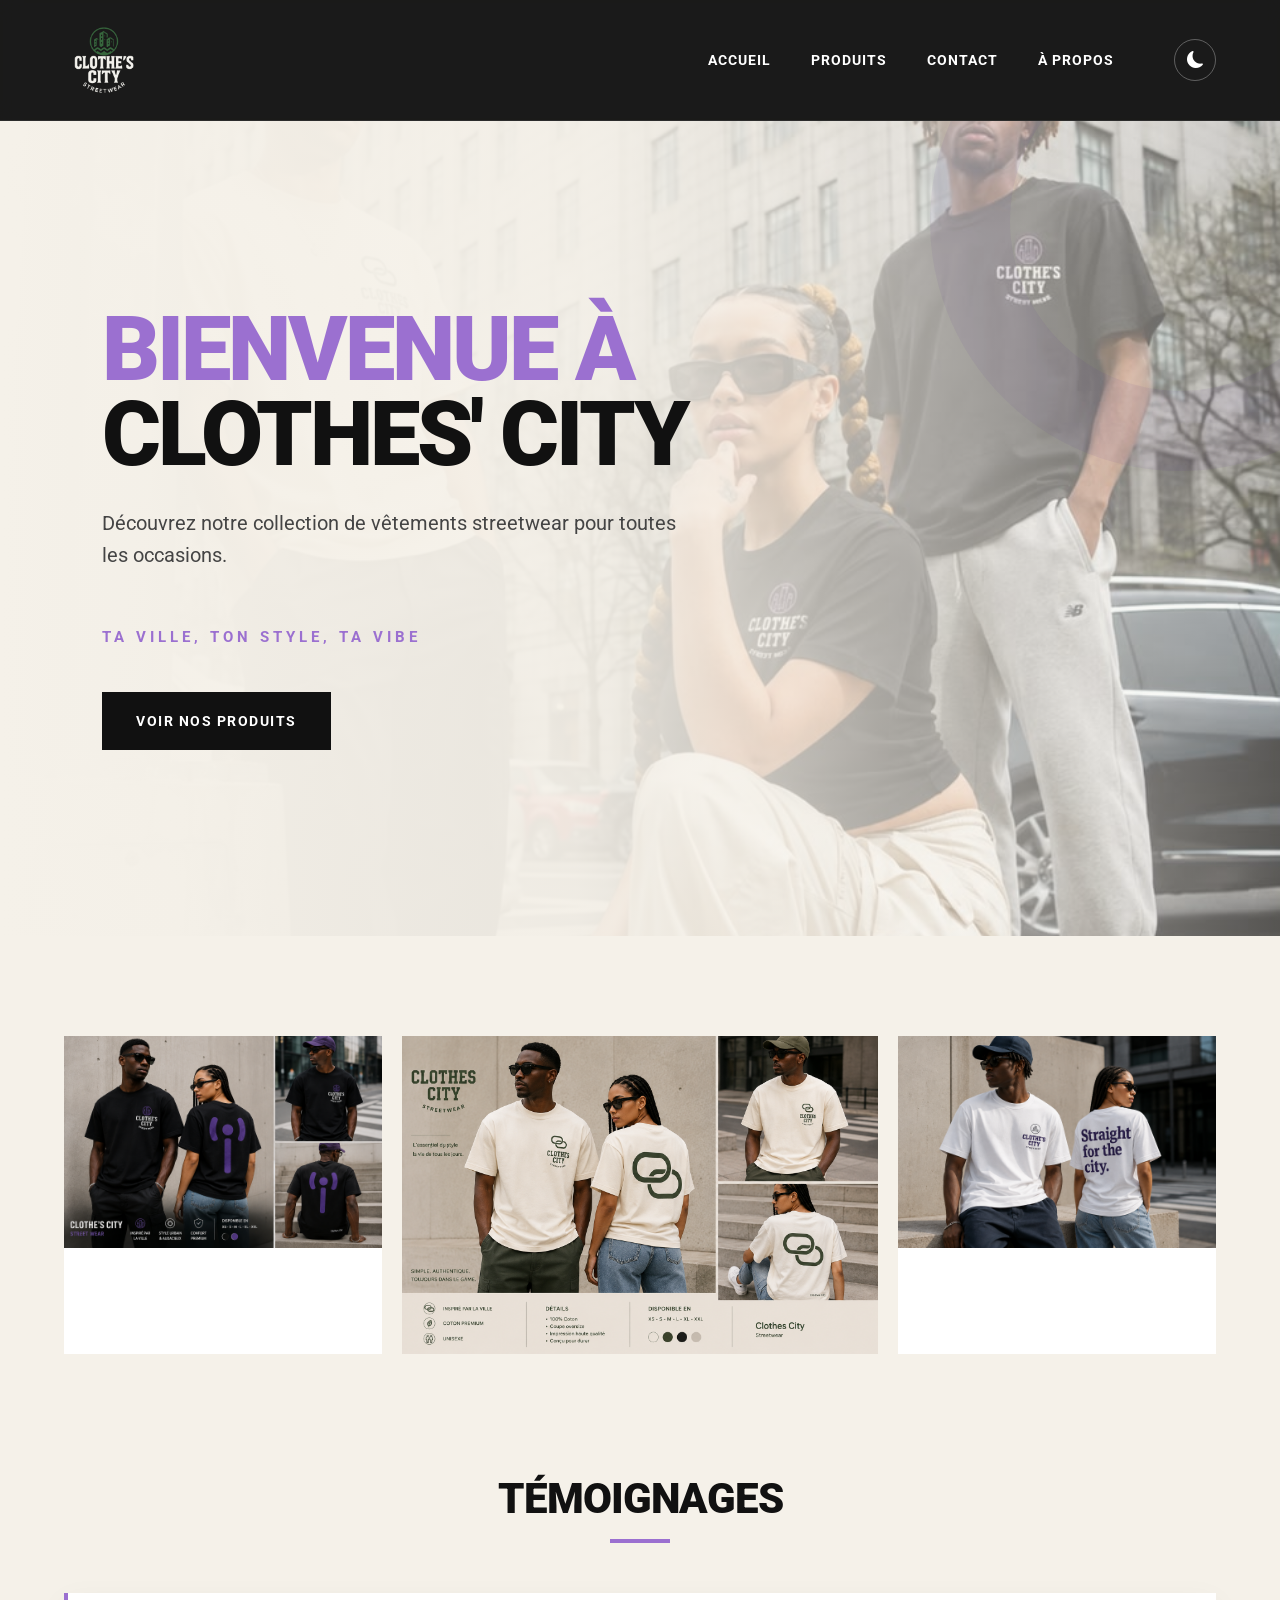
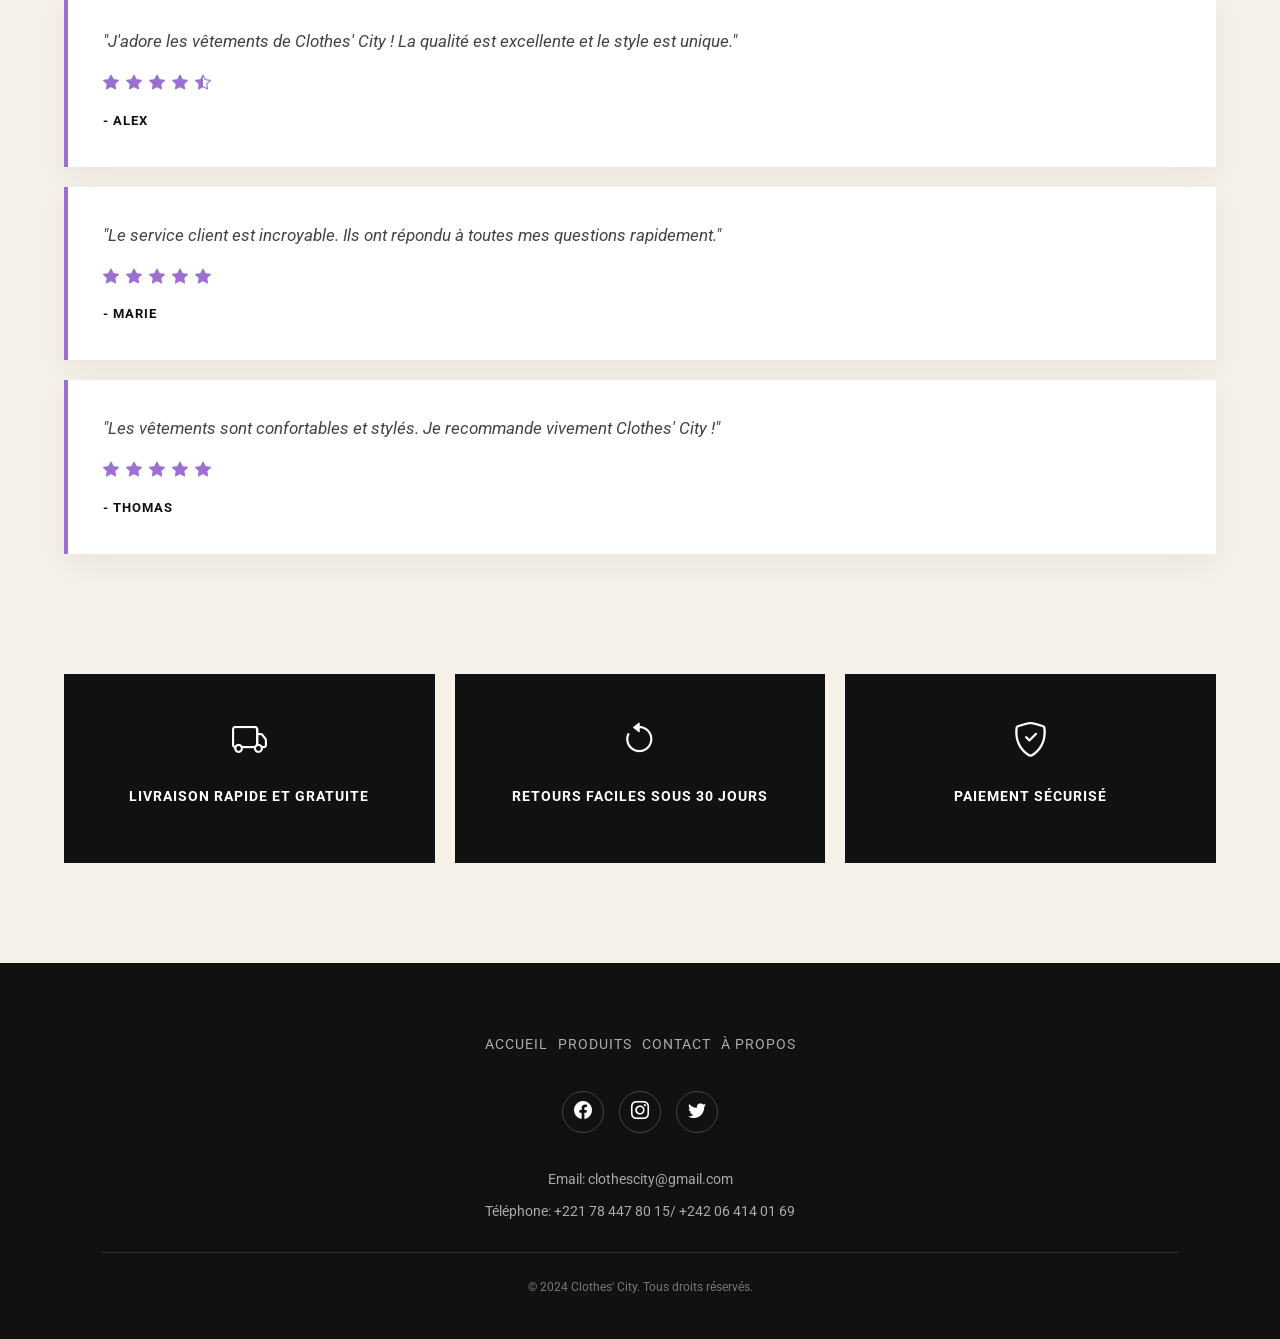
==== index.html @ 8b93f3ba "Première version du site Clothes' City" ====
<!DOCTYPE html>
<html lang="fr">
<head>
    <meta charset="UTF-8">
    <meta name="viewport" content="width=device-width, initial-scale=1.0">
    <title>Clothes' City</title>
    <!-- Lien Bootstrap -->
    <link href="https://cdn.jsdelivr.net/npm/bootstrap@5.3.0-alpha1/dist/css/bootstrap.min.css" rel="stylesheet">
    <!-- Lien vers le fichier CSS -->
    <link rel="stylesheet" href="css/style.css">
    <!-- Lien vers les icônes Bootstrap -->
    <link rel="stylesheet" href="https://cdn.jsdelivr.net/npm/bootstrap-icons@1.10.0/font/bootstrap-icons.css">
    <!-- Lien vers Google Fonts -->
    <link href="https://fonts.googleapis.com/css2?family=Roboto:wght@400;700&display=swap" rel="stylesheet">
</head>
<body>
    <header>
        <nav>
            <div>
                <img src="images/OG_Logo.png" alt="Logo de Clothes' City">
            </div>
            <ul>
                <li><a href="index.html">Accueil</a></li>
                <li><a href="products.html">Produits</a></li>
                <li><a href="contacts.html">Contact</a></li>
                <li><a href="about.html">À propos</a></li>
                <li>
                    <button id="theme-toggle" aria-label="Activer le mode sombre">
                        <i class="bi bi-moon-fill"></i>
                    </button>
                </li>
            </ul>
        </nav>
    </header>
    <section id="hero">
        <h1>Bienvenue à Clothes' City</h1>
        <p>Découvrez notre collection de vêtements streetwear pour toutes les occasions.</p><br>
        <p>Ta ville, ton style, ta vibe</p>
        <a href="products.html">Voir nos produits</a>
    </section>
    <section id="lookbook">
        <div id="tshirt1_container">
            <div id="tshirt1">
                <img src="images/lookbook2.png" alt="Avant T-Shirt 1">
            </div>
        </div>
        <div id="tshirt2_container">
            <div id="tshirt2">
                <img src="images/ChatGPT Image Aug 13, 2026, 11_15_47 PM.png" alt="Avant T-Shirt 2">
            </div>
        </div>
        <div id="tshirt3_container">
            <div id="tshirt3">
                <img src="images/lookbook3.png" alt="Avant T-Shirt 3">
            </div>
        </div>
    </section>
    <section id="temoignages">
        <h2>Témoignages</h2>
        <div class="temoignage">
            <p>"J'adore les vêtements de Clothes' City ! La qualité est excellente et le style est unique."</p>
            <i class="bi bi-star-fill"></i>
            <i class="bi bi-star-fill"></i>
            <i class="bi bi-star-fill"></i>
            <i class="bi bi-star-fill"></i>
            <i class="bi bi-star-half"></i>
            <span>- Alex</span>
        </div>
        <div class="temoignage">
            <p>"Le service client est incroyable. Ils ont répondu à toutes mes questions rapidement."</p>
            <i class="bi bi-star-fill"></i>
            <i class="bi bi-star-fill"></i>
            <i class="bi bi-star-fill"></i>
            <i class="bi bi-star-fill"></i>
            <i class="bi bi-star-fill"></i>
            <span>- Marie</span>
        </div>
        <div class="temoignage">
            <p>"Les vêtements sont confortables et stylés. Je recommande vivement Clothes' City !"</p>
            <i class="bi bi-star-fill"></i>
            <i class="bi bi-star-fill"></i>
            <i class="bi bi-star-fill"></i>
            <i class="bi bi-star-fill"></i>
            <i class="bi bi-star-fill"></i>
            <span>- Thomas</span>
        </div>
    </section>
    <section id="reassurances">
        <div class="reassurance">
            <i class="bi bi-truck"></i>
            <p>Livraison rapide et gratuite</p>
        </div>
        <div class="reassurance">
            <i class="bi bi-arrow-counterclockwise"></i>
            <p>Retours faciles sous 30 jours</p>
        </div>
        <div class="reassurance">
            <i class="bi bi-shield-check"></i>
            <p>Paiement sécurisé</p>
        </div>
    </section>
    <footer>
        <div class="footer-links">
            <a href="#hero">Accueil</a>
            <a href="#products">Produits</a>
            <a href="#contact">Contact</a>
            <a href="#about">À propos</a>
        </div>
        <div class="footer-social">
            <a href="#"><i class="bi bi-facebook"></i></a>
            <a href="#"><i class="bi bi-instagram"></i></a>
            <a href="#"><i class="bi bi-twitter"></i></a>
        </div>
        <div class="footer-contact">
            <p>Email: clothescity@gmail.com</p>
            <p>Téléphone: +221 78 447 80 15/ +242 06 414 01 69</p>
        </div>
        <p>&copy; 2024 Clothes' City. Tous droits réservés.</p>
    </footer>
    <script src="https://cdn.jsdelivr.net/npm/bootstrap@5.3.0-alpha1/dist/js/bootstrap.bundle.min.js"></script>
    <script src="js/main.js"></script>
</body>
</html>
---- css/style.css ----
/* =========================================================
   CLOTHES' CITY — STYLE.CSS
   Design : Streetwear Premium
   ========================================================= */

/* -------------------------
   VARIABLES
------------------------- */

:root {
    --black: #111111;
    --dark: #181818;
    --purple: #5b3b8f;
    --purple-light: #7351a8;
    --cream: #f5f1e9;
    --white: #ffffff;
    --gray: #777777;
    --light-gray: #e8e4dc;

    --font-main: 'Roboto', sans-serif;

    --transition: 0.3s ease;
}


/* -------------------------
   RESET
------------------------- */

* {
    margin: 0;
    padding: 0;
    box-sizing: border-box;
}

html {
    scroll-behavior: smooth;
}

body {
    font-family: var(--font-main);
    background-color: var(--cream);
    color: var(--black);
    line-height: 1.6;
}

img {
    max-width: 100%;
    display: block;
}

a {
    text-decoration: none;
    color: inherit;
}


/* =========================================================
   NAVBAR
========================================================= */

header {
    position: sticky;
    top: 0;
    z-index: 1000;

    background: rgba(17, 17, 17, 0.96);
    backdrop-filter: blur(10px);

    border-bottom: 1px solid rgba(255,255,255,0.08);
}

nav {
    width: 90%;
    max-width: 1400px;
    min-height: 85px;

    margin: auto;

    display: flex;
    align-items: center;
    justify-content: space-between;
}

nav > div img {
    width: 80px;
    height: auto;
    margin-top: 20px;
    margin-bottom: 20px;
}

nav ul {
    list-style: none;

    display: flex;
    align-items: center;
    gap: 40px;

    margin: 0;
}

nav ul li a {
    position: relative;

    color: var(--white);
    font-size: 14px;
    font-weight: 700;

    text-transform: uppercase;
    letter-spacing: 1px;

    transition: var(--transition);
}

nav ul li a::after {
    content: "";

    position: absolute;
    left: 0;
    bottom: -8px;

    width: 0;
    height: 2px;

    background: var(--purple-light);

    transition: var(--transition);
}

nav ul li a:hover {
    color: #c5a9ed;
}

nav ul li a:hover::after {
    width: 100%;
}


/* =========================================================
   HERO
========================================================= */

#hero {
    min-height: calc(100vh - 85px);

    padding: 100px 8%;

    display: flex;
    flex-direction: column;
    justify-content: center;

    position: relative;
    overflow: hidden;

    background:
        linear-gradient(
            90deg,
            rgba(245,241,233,1) 0%,
            rgba(245,241,233,0.95) 45%,
            rgba(245,241,233,0.35) 100%
        ),
        url("../images/WhatsApp\ Image\ 2026-08-13\ at\ 10.31.57\ PM.jpeg");

    background-size: cover;
    background-position: center;
}


/* cercle décoratif */

#hero::before {
    content: "";

    position: absolute;

    width: 500px;
    height: 500px;

    right: -150px;
    top: -150px;

    border: 80px solid rgba(91,59,143,0.08);

    border-radius: 50%;
}


/* contenu */

#hero h1 {
    position: relative;
    z-index: 2;

    max-width: 750px;

    font-size: clamp(3rem, 7vw, 7rem);
    line-height: 0.95;

    font-weight: 900;
    text-transform: uppercase;
    letter-spacing: -3px;

    color: var(--black);

    margin-bottom: 30px;
}

#hero h1::first-line {
    color: var(--purple);
}

#hero p {
    position: relative;
    z-index: 2;

    max-width: 600px;

    font-size: 20px;
    color: #444;

    margin-bottom: 8px;
}

#hero p:nth-of-type(2) {
    margin-top: 20px;

    font-size: 15px;
    font-weight: 700;

    color: var(--purple);

    text-transform: uppercase;
    letter-spacing: 4px;
}


/* bouton */

#hero a {
    position: relative;
    z-index: 2;

    width: fit-content;

    margin-top: 35px;
    padding: 16px 32px;

    background: var(--black);
    color: white;

    font-size: 14px;
    font-weight: 700;

    text-transform: uppercase;
    letter-spacing: 1.5px;

    border: 2px solid var(--black);

    transition: var(--transition);
}

#hero a:hover {
    background: var(--purple);
    border-color: var(--purple);

    transform: translateY(-3px);
}


/* =========================================================
   LOOKBOOK
========================================================= */

#lookbook {
    width: 90%;
    max-width: 1400px;

    margin: 100px auto;

    display: grid;

    grid-template-columns: 1fr 1.5fr 1fr;

    gap: 20px;
}


/* cartes */

#tshirt1_container,
#tshirt2_container,
#tshirt3_container {
    overflow: hidden;

    background: white;

    position: relative;
}


/* images */

#lookbook img {
    width: 100%;
    height: 100%;

    object-fit: cover;

    transition: transform 0.6s ease;
}

#lookbook > div:hover img {
    transform: scale(1.05);
}


/* overlay */

#lookbook > div::after {
    content: "CLOTHES' CITY";

    position: absolute;

    left: 25px;
    bottom: 20px;

    color: white;

    font-size: 13px;
    font-weight: 700;

    letter-spacing: 2px;

    opacity: 0;

    transition: var(--transition);
}

#lookbook > div:hover::after {
    opacity: 1;
}


/* =========================================================
   TITRES GENERAUX
========================================================= */

#temoignages h2 {
    text-align: center;

    font-size: 42px;
    font-weight: 900;

    text-transform: uppercase;
    letter-spacing: -1px;

    margin-bottom: 50px;
}

#temoignages h2::after {
    content: "";

    display: block;

    width: 60px;
    height: 4px;

    background: var(--purple);

    margin: 15px auto 0;
}


/* =========================================================
   TEMOIGNAGES
========================================================= */

#temoignages {
    width: 90%;
    max-width: 1200px;

    margin: 120px auto;
}

.temoignage {
    background: white;

    padding: 35px;

    margin-bottom: 20px;

    border-left: 4px solid var(--purple);

    box-shadow: 0 10px 30px rgba(0,0,0,0.05);

    transition: var(--transition);
}

.temoignage:hover {
    transform: translateY(-5px);

    box-shadow: 0 15px 35px rgba(0,0,0,0.10);
}

.temoignage p {
    font-size: 17px;
    font-style: italic;

    color: #444;

    margin-bottom: 15px;
}

.temoignage i {
    color: var(--purple);

    margin-right: 3px;
}

.temoignage span {
    display: block;

    margin-top: 15px;

    font-size: 13px;
    font-weight: 700;

    text-transform: uppercase;
    letter-spacing: 1px;
}


/* =========================================================
   REASSURANCES
========================================================= */

#reassurances {
    width: 90%;
    max-width: 1200px;

    margin: 100px auto;

    display: grid;

    grid-template-columns: repeat(3, 1fr);

    gap: 20px;
}

.reassurance {
    padding: 40px 25px;

    text-align: center;

    background: var(--black);
    color: white;

    transition: var(--transition);
}

.reassurance:hover {
    background: var(--purple);

    transform: translateY(-5px);
}

.reassurance i {
    display: block;

    font-size: 35px;

    margin-bottom: 15px;
}

.reassurance p {
    font-size: 14px;

    font-weight: 700;

    text-transform: uppercase;
    letter-spacing: 1px;
}


/* =========================================================
   FOOTER
========================================================= */

footer {
    background: var(--black);

    color: white;

    padding: 70px 8% 30px;

    margin-top: 100px;
}


/* liens */

.footer-links {
    display: flex;

    justify-content: center;

    gap: 35px;

    margin-bottom: 35px;
}

.footer-links a {
    color: #ddd;

    font-size: 13px;

    text-transform: uppercase;
    letter-spacing: 1px;

    transition: var(--transition);
}

.footer-links a:hover {
    color: #b99ce0;
}


/* réseaux */

.footer-social {
    display: flex;

    justify-content: center;

    gap: 15px;

    margin-bottom: 35px;
}

.footer-social a {
    width: 45px;
    height: 45px;

    display: flex;

    align-items: center;
    justify-content: center;

    border: 1px solid #444;

    border-radius: 50%;

    font-size: 18px;

    transition: var(--transition);
}

.footer-social a:hover {
    background: var(--purple);

    border-color: var(--purple);

    transform: translateY(-3px);
}


/* contact */

.footer-contact {
    text-align: center;

    color: #aaa;

    font-size: 14px;

    margin-bottom: 30px;
}


/* copyright */

footer > p {
    padding-top: 25px;

    border-top: 1px solid #333;

    text-align: center;

    color: #777;

    font-size: 12px;
}


/* =========================================================
   RESPONSIVE TABLETTE
========================================================= */

@media (max-width: 900px) {

    nav {
        flex-direction: column;

        padding: 20px 0;

        gap: 20px;
    }

    nav ul {
        gap: 20px;
        flex-wrap: wrap;
        justify-content: center;
    }

    #hero {
        min-height: 80vh;

        padding: 80px 7%;
    }

    #lookbook {
        grid-template-columns: 1fr 1fr;
    }

    #tshirt2_container {
        grid-column: span 2;
    }

    #reassurances {
        grid-template-columns: 1fr;
    }
}


/* =========================================================
   RESPONSIVE MOBILE
========================================================= */

@media (max-width: 600px) {

    nav {
        width: 94%;
    }

    nav > div img {
        width: 100px;
    }

    nav ul {
        gap: 15px;
    }

    nav ul li a {
        font-size: 11px;
        letter-spacing: 0.5px;
    }


    /* HERO */

    #hero {
        min-height: 80vh;

        padding: 60px 7%;

        background:
            linear-gradient(
                rgba(245,241,233,0.90),
                rgba(245,241,233,0.90)
            ),
            url("../images/lookbook2.png");

        background-size: cover;
        background-position: center;
    }

    #hero h1 {
        font-size: 3.2rem;

        letter-spacing: -2px;
    }

    #hero p {
        font-size: 16px;
    }

    #hero p:nth-of-type(2) {
        font-size: 12px;

        letter-spacing: 2px;
    }


    /* LOOKBOOK */

    #lookbook {
        width: 92%;

        grid-template-columns: 1fr;

        margin: 60px auto;
    }

    #tshirt2_container {
        grid-column: auto;
    }


    /* TEMOIGNAGES */

    #temoignages {
        width: 92%;

        margin: 70px auto;
    }

    #temoignages h2 {
        font-size: 32px;
    }

    .temoignage {
        padding: 25px;
    }


    /* REASSURANCES */

    #reassurances {
        width: 92%;

        margin: 60px auto;
    }


    /* FOOTER */

    footer {
        padding: 50px 6% 25px;
    }

    .footer-links {
        flex-direction: column;

        align-items: center;

        gap: 15px;
    }
}
/* =========================================================
   PAGE PRODUITS
========================================================= */

#products-page {
    background: #f5f1e9;
}


/* =========================================================
   HERO PRODUITS
========================================================= */

#products-hero {
    min-height: 75vh;

    display: flex;
    align-items: center;

    padding: 100px 8%;

    position: relative;
    overflow: hidden;

    background:
        linear-gradient(
            90deg,
            rgba(17,17,17,0.95),
            rgba(17,17,17,0.65),
            rgba(17,17,17,0.2)
        ),
        url("../images/lookbook3.png");

    background-size: cover;
    background-position: center;
}

.products-hero-content {
    max-width: 700px;

    color: white;

    position: relative;
    z-index: 2;
}

.eyebrow {
    display: inline-block;

    margin-bottom: 20px;

    color: #b99ce0;

    font-size: 13px;
    font-weight: 700;

    letter-spacing: 4px;
}

.products-hero-content h1 {
    font-size: clamp(4rem, 8vw, 8rem);

    line-height: 0.85;

    font-weight: 900;

    letter-spacing: -5px;

    margin-bottom: 30px;
}

.products-hero-content h1 span {
    color: #9b70d0;
}

.products-hero-content p {
    max-width: 500px;

    font-size: 20px;

    color: #ddd;

    margin-bottom: 35px;
}


/* =========================================================
   BOUTONS
========================================================= */

.btn-primary {
    display: inline-flex;

    align-items: center;

    gap: 12px;

    padding: 16px 28px;

    background: #5b3b8f;

    color: white;

    font-size: 13px;
    font-weight: 700;

    text-transform: uppercase;

    letter-spacing: 1px;

    transition: 0.3s ease;
}

.btn-primary:hover {
    background: #7351a8;

    color: white;

    transform: translateY(-3px);
}


/* =========================================================
   COLLECTION
========================================================= */

#collection {
    width: 90%;
    max-width: 1400px;

    margin: 120px auto;
}

.section-heading {
    text-align: center;

    margin-bottom: 60px;
}

.section-heading > span {
    color: #5b3b8f;

    font-size: 12px;

    font-weight: 700;

    letter-spacing: 3px;
}

.section-heading h2 {
    font-size: clamp(2.5rem, 5vw, 4.5rem);

    font-weight: 900;

    text-transform: uppercase;

    letter-spacing: -2px;

    margin: 10px 0 15px;
}

.section-heading p {
    max-width: 550px;

    margin: auto;

    color: #777;

    font-size: 16px;
}


/* =========================================================
   GRILLE PRODUITS
========================================================= */

.products-grid {
    display: grid;

    grid-template-columns:
        repeat(3, 1fr);

    gap: 30px;
}


/* =========================================================
   CARTE PRODUIT
========================================================= */

.product-card {
    background: white;

    position: relative;

    transition: 0.4s ease;
}

.product-card:hover {
    transform: translateY(-8px);

    box-shadow:
        0 20px 50px rgba(0,0,0,0.12);
}


/* =========================================================
   IMAGE PRODUIT
========================================================= */

.product-image {
    position: relative;

    overflow: hidden;

    aspect-ratio: 4 / 5;

    background: #e9e6df;
}

.product-image img {
    width: 100%;
    height: 100%;

    object-fit: cover;

    transition: transform 0.6s ease;
}

.product-card:hover .product-image img {
    transform: scale(1.06);
}


/* badge */

.product-badge {
    position: absolute;

    top: 18px;
    left: 18px;

    z-index: 3;

    padding: 7px 12px;

    background: #5b3b8f;

    color: white;

    font-size: 10px;

    font-weight: 700;

    letter-spacing: 1px;
}


/* overlay */

.product-overlay {
    position: absolute;

    left: 0;
    right: 0;
    bottom: 0;

    padding: 20px;

    background:
        linear-gradient(
            transparent,
            rgba(0,0,0,0.75)
        );

    transform: translateY(100%);

    transition: 0.4s ease;
}

.product-card:hover .product-overlay {
    transform: translateY(0);
}

.quick-view {
    display: block;

    text-align: center;

    padding: 12px;

    border: 1px solid white;

    color: white;

    font-size: 12px;

    font-weight: 700;

    text-transform: uppercase;

    letter-spacing: 1px;
}

.quick-view:hover {
    background: white;

    color: #111;
}


/* =========================================================
   INFORMATIONS PRODUIT
========================================================= */

.product-info {
    padding: 25px;
}

.product-category {
    color: #777;

    font-size: 10px;

    font-weight: 700;

    letter-spacing: 2px;
}

.product-info h3 {
    font-size: 22px;

    font-weight: 800;

    margin: 8px 0;
}

.product-info p {
    color: #777;

    font-size: 14px;

    line-height: 1.6;

    margin-bottom: 20px;
}


/* bas de carte */

.product-bottom {
    display: flex;

    align-items: center;

    justify-content: space-between;
}

.product-bottom strong {
    font-size: 20px;

    color: #111;
}

.product-button {
    width: 45px;
    height: 45px;

    display: flex;

    align-items: center;
    justify-content: center;

    background: #111;

    color: white;

    border-radius: 50%;

    transition: 0.3s ease;
}

.product-button:hover {
    background: #5b3b8f;

    color: white;

    transform: scale(1.1);
}


/* =========================================================
   BANNER
========================================================= */

#collection-banner {
    min-height: 500px;

    margin: 100px 0;

    padding: 80px 8%;

    display: flex;

    align-items: center;

    color: white;

    background:
        linear-gradient(
            rgba(17,17,17,0.8),
            rgba(17,17,17,0.8)
        ),
        url("../images/lookbook2.png");

    background-size: cover;

    background-position: center;
}

#collection-banner span {
    color: #b99ce0;

    font-size: 13px;

    font-weight: 700;

    letter-spacing: 4px;
}

#collection-banner h2 {
    font-size: clamp(3rem, 7vw, 7rem);

    line-height: 0.9;

    font-weight: 900;

    letter-spacing: -3px;

    margin: 20px 0;
}

#collection-banner p {
    color: #ddd;

    font-size: 18px;

    margin-bottom: 30px;
}

.btn-light {
    display: inline-block;

    padding: 15px 30px;

    background: white;

    color: #111;

    font-size: 13px;

    font-weight: 700;

    text-transform: uppercase;

    letter-spacing: 1px;

    transition: 0.3s ease;
}

.btn-light:hover {
    background: #5b3b8f;

    color: white;
}


/* =========================================================
   FOOTER
========================================================= */

footer {
    background: #111;

    color: white;

    padding: 70px 8% 25px;
}

.footer-content {
    max-width: 1400px;

    margin: auto;

    display: grid;

    grid-template-columns:
        2fr 1fr 1.5fr 1fr;

    gap: 50px;
}

.footer-brand img {
    width: 120px;

    margin-bottom: 20px;
}

.footer-brand p {
    color: #888;

    max-width: 250px;
}

.footer-content h4 {
    margin-bottom: 20px;

    font-size: 13px;

    text-transform: uppercase;

    letter-spacing: 2px;
}

.footer-links {
    display: flex;


    gap: 10px;
}

.footer-links a {
    color: #aaa;

    font-size: 14px;

    transition: 0.3s ease;
}

.footer-links a:hover {
    color: #b99ce0;
}

.footer-contact p {
    color: #aaa;

    font-size: 14px;

    margin-bottom: 10px;
}

.footer-contact i {
    color: #9b70d0;

    margin-right: 8px;
}

.footer-social > div {
    display: flex;

    gap: 10px;
}

.footer-social a {
    width: 42px;
    height: 42px;

    display: flex;

    align-items: center;
    justify-content: center;

    border: 1px solid #444;

    border-radius: 50%;

    color: white;

    transition: 0.3s ease;
}

.footer-social a:hover {
    background: #5b3b8f;

    border-color: #5b3b8f;

    transform: translateY(-3px);
}

.footer-bottom {
    max-width: 1400px;

    margin: 50px auto 0;

    padding-top: 25px;

    border-top: 1px solid #333;

    text-align: center;
}

.footer-bottom p {
    color: #666;

    font-size: 12px;

    margin: 0;
}


/* =========================================================
   RESPONSIVE
========================================================= */

@media (max-width: 900px) {

    .products-grid {
        grid-template-columns: repeat(2, 1fr);
    }

    .footer-content {
        grid-template-columns: repeat(2, 1fr);
    }
}


@media (max-width: 600px) {

    #products-hero {
        min-height: 70vh;

        padding: 70px 7%;
    }

    .products-hero-content h1 {
        font-size: 4rem;

        letter-spacing: -3px;
    }

    .products-hero-content p {
        font-size: 16px;
    }

    #collection {
        width: 92%;

        margin: 70px auto;
    }

    .products-grid {
        grid-template-columns: 1fr;

        gap: 25px;
    }

    #collection-banner {
        min-height: 450px;

        padding: 60px 7%;
    }

    #collection-banner h2 {
        font-size: 4rem;
    }

    .footer-content {
        grid-template-columns: 1fr;

        gap: 35px;
    }
}
/* =========================================================
   PAGE CONTACT
========================================================= */

#contact-page {
    background: #f5f1e9;
}


/* =========================================================
   HERO CONTACT
========================================================= */

#contact-hero {
    min-height: 70vh;

    display: flex;
    align-items: center;

    padding: 100px 8%;

    position: relative;
    overflow: hidden;

    background:
        linear-gradient(
            90deg,
            rgba(17,17,17,0.95),
            rgba(17,17,17,0.65),
            rgba(17,17,17,0.2)
        ),
        url("../images/lookbook2.png");

    background-size: cover;
    background-position: center;
}

.contact-hero-content {
    max-width: 750px;

    color: white;

    position: relative;
    z-index: 2;
}

.contact-hero-content h1 {
    font-size: clamp(4rem, 8vw, 8rem);

    line-height: 0.85;

    font-weight: 900;

    letter-spacing: -5px;

    margin-bottom: 30px;
}

.contact-hero-content h1 span {
    color: #9b70d0;
}

.contact-hero-content p {
    max-width: 550px;

    color: #ddd;

    font-size: 19px;

    line-height: 1.7;

    margin-bottom: 35px;
}


/* =========================================================
   CONTACT CONTENT
========================================================= */

#contact-content {
    width: 90%;
    max-width: 1300px;

    margin: 120px auto;
}

.contact-grid {
    display: grid;

    grid-template-columns: 0.9fr 1.1fr;

    gap: 80px;

    align-items: start;
}


/* =========================================================
   INFORMATIONS
========================================================= */

.contact-info {
    padding-top: 10px;
}

.section-label {
    color: #5b3b8f;

    font-size: 12px;

    font-weight: 700;

    letter-spacing: 3px;
}

.contact-info h2 {
    font-size: clamp(2.8rem, 5vw, 5rem);

    line-height: 0.95;

    font-weight: 900;

    letter-spacing: -3px;

    margin: 15px 0 25px;
}

.contact-intro {
    max-width: 500px;

    color: #777;

    font-size: 16px;

    line-height: 1.8;

    margin-bottom: 45px;
}


/* =========================================================
   CONTACT ITEM
========================================================= */

.contact-item {
    display: flex;

    align-items: flex-start;

    gap: 20px;

    margin-bottom: 30px;
}

.contact-icon {
    width: 50px;
    height: 50px;

    flex-shrink: 0;

    display: flex;

    align-items: center;
    justify-content: center;

    background: #111;

    color: white;

    font-size: 20px;
}

.contact-item span {
    display: block;

    color: #777;

    font-size: 10px;

    font-weight: 700;

    letter-spacing: 2px;

    margin-bottom: 5px;
}

.contact-item p {
    color: #222;

    font-size: 15px;

    margin: 0 0 3px;
}


/* =========================================================
   RESEAUX CONTACT
========================================================= */

.contact-social {
    margin-top: 45px;

    padding-top: 30px;

    border-top: 1px solid #ddd;
}

.contact-social > span {
    display: block;

    color: #777;

    font-size: 10px;

    font-weight: 700;

    letter-spacing: 2px;

    margin-bottom: 15px;
}

.contact-social > div {
    display: flex;

    gap: 10px;
}

.contact-social a {
    width: 42px;
    height: 42px;

    display: flex;

    align-items: center;
    justify-content: center;

    border: 1px solid #ccc;

    color: #111;

    border-radius: 50%;

    transition: 0.3s ease;
}

.contact-social a:hover {
    background: #5b3b8f;

    border-color: #5b3b8f;

    color: white;

    transform: translateY(-3px);
}


/* =========================================================
   FORMULAIRE
========================================================= */

.contact-form-container {
    background: white;

    padding: 50px;

    box-shadow:
        0 20px 60px rgba(0,0,0,0.08);
}

.form-header {
    margin-bottom: 35px;
}

.form-header > span {
    color: #5b3b8f;

    font-size: 11px;

    font-weight: 700;

    letter-spacing: 3px;
}

.form-header h2 {
    font-size: 42px;

    font-weight: 900;

    margin: 8px 0 12px;

    letter-spacing: -1px;
}

.form-header p {
    color: #777;

    font-size: 14px;

    line-height: 1.7;
}


/* =========================================================
   CHAMPS
========================================================= */

.form-group {
    margin-bottom: 22px;
}

.form-group label {
    display: block;

    margin-bottom: 8px;

    color: #222;

    font-size: 12px;

    font-weight: 700;

    text-transform: uppercase;

    letter-spacing: 1px;
}

.form-group input,
.form-group select,
.form-group textarea {
    width: 100%;

    padding: 15px 16px;

    border: 1px solid #ddd;

    outline: none;

    background: #fafafa;

    color: #222;

    font-family: inherit;

    font-size: 14px;

    transition: 0.3s ease;
}

.form-group textarea {
    resize: vertical;

    min-height: 150px;
}

.form-group input:focus,
.form-group select:focus,
.form-group textarea:focus {
    border-color: #5b3b8f;

    background: white;

    box-shadow:
        0 0 0 3px rgba(91,59,143,0.08);
}


/* =========================================================
   BOUTON ENVOYER
========================================================= */

.contact-submit {
    width: 100%;

    display: flex;

    align-items: center;
    justify-content: center;

    gap: 12px;

    padding: 17px 25px;

    border: none;

    background: #111;

    color: white;

    font-family: inherit;

    font-size: 13px;

    font-weight: 700;

    text-transform: uppercase;

    letter-spacing: 1px;

    cursor: pointer;

    transition: 0.3s ease;
}

.contact-submit:hover {
    background: #5b3b8f;

    transform: translateY(-2px);
}

.contact-submit i {
    transition: 0.3s ease;
}

.contact-submit:hover i {
    transform: translateX(5px);
}


/* =========================================================
   MESSAGE DE STATUT
========================================================= */

#form-status {
    text-align: center;

    font-size: 13px;

    font-weight: 600;

    margin-top: 20px;

    min-height: 20px;
}


/* =========================================================
   MAP
========================================================= */

#map-section {
    width: 90%;
    max-width: 1400px;

    margin: 120px auto;
}

.map-heading {
    margin-bottom: 35px;
}

.map-heading > span {
    color: #5b3b8f;

    font-size: 11px;

    font-weight: 700;

    letter-spacing: 3px;
}

.map-heading h2 {
    font-size: clamp(2.5rem, 5vw, 4.5rem);

    font-weight: 900;

    letter-spacing: -2px;

    margin: 8px 0;
}

.map-heading p {
    color: #777;

    margin: 0;
}

#map-container {
    width: 100%;

    height: 500px;

    overflow: hidden;

    background: #ddd;
}

#map-container iframe {
    width: 100%;
    height: 100%;

    border: 0;
    display: block;

    filter: grayscale(100%);
}

#map-container iframe:hover {
    filter: grayscale(0%);
}


/* =========================================================
   RESPONSIVE TABLETTE
========================================================= */

@media (max-width: 900px) {

    .contact-grid {
        grid-template-columns: 1fr;

        gap: 60px;
    }

    .contact-info h2 {
        font-size: 4rem;
    }

    .contact-form-container {
        padding: 40px;
    }
}


/* =========================================================
   RESPONSIVE MOBILE
========================================================= */

@media (max-width: 600px) {

    #contact-hero {
        min-height: 65vh;

        padding: 70px 7%;
    }

    .contact-hero-content h1 {
        font-size: 4rem;

        letter-spacing: -3px;
    }

    .contact-hero-content p {
        font-size: 16px;
    }

    #contact-content {
        width: 92%;

        margin: 70px auto;
    }

    .contact-grid {
        gap: 50px;
    }

    .contact-info h2 {
        font-size: 3.2rem;
    }

    .contact-form-container {
        padding: 25px;
    }

    .form-header h2 {
        font-size: 32px;
    }

    #map-section {
        width: 92%;

        margin: 70px auto;
    }

    #map-container {
        height: 350px;
    }
}
/* =========================================================
   PAGE À PROPOS
========================================================= */

#about-page {
    background: #f5f1e9;
}


/* =========================================================
   HERO
========================================================= */

#about-hero {
    min-height: 75vh;

    display: flex;
    align-items: center;

    padding: 100px 8%;

    position: relative;
    overflow: hidden;

    background:
        linear-gradient(
            90deg,
            rgba(17,17,17,0.94),
            rgba(17,17,17,0.65),
            rgba(17,17,17,0.15)
        ),
        url("../images/lookbook3.png");

    background-size: cover;
    background-position: center;
}

.about-hero-content {
    max-width: 750px;

    color: white;

    position: relative;
    z-index: 2;
}

.about-hero-content h1 {
    font-size: clamp(4rem, 8vw, 8rem);

    line-height: 0.85;

    font-weight: 900;

    letter-spacing: -5px;

    margin-bottom: 30px;
}

.about-hero-content h1 span {
    color: #9b70d0;
}

.about-hero-content p {
    max-width: 550px;

    color: #ddd;

    font-size: 20px;

    line-height: 1.7;

    margin-bottom: 35px;
}


/* =========================================================
   INTRO
========================================================= */

#about-intro {
    width: 90%;
    max-width: 1100px;

    margin: 130px auto;

    text-align: center;
}

.about-intro-content {
    max-width: 900px;

    margin: auto;
}

.about-intro-content h2 {
    font-size: clamp(3.5rem, 7vw, 7rem);

    line-height: 0.9;

    font-weight: 900;

    letter-spacing: -4px;

    margin: 20px 0 35px;
}

.about-intro-content h2 span {
    color: #5b3b8f;
}

.about-intro-content p {
    max-width: 750px;

    margin: 15px auto;

    color: #666;

    font-size: 17px;

    line-height: 1.8;
}


/* =========================================================
   HISTOIRE
========================================================= */

#story {
    width: 90%;
    max-width: 1400px;

    margin: 130px auto;

    display: grid;

    grid-template-columns: 1fr 1fr;

    min-height: 650px;
}

.story-image {
    overflow: hidden;

    background: #ddd;
}

.story-image img {
    width: 100%;
    height: 100%;

    object-fit: cover;

    transition: transform 0.7s ease;
}

.story-image:hover img {
    transform: scale(1.04);
}

.story-content {
    padding: 80px;

    background: #111;

    color: white;

    display: flex;

    flex-direction: column;

    justify-content: center;
}

.story-content h2 {
    font-size: clamp(3rem, 5vw, 5rem);

    line-height: 0.9;

    font-weight: 900;

    letter-spacing: -3px;

    margin: 15px 0 35px;
}

.story-content h2 span {
    color: #9b70d0;
}

.story-content p {
    max-width: 550px;

    color: #aaa;

    font-size: 15px;

    line-height: 1.8;

    margin-bottom: 15px;
}


/* =========================================================
   MISSION
========================================================= */

#mission {
    min-height: 550px;

    display: flex;

    align-items: center;
    justify-content: center;

    padding: 100px 8%;

    text-align: center;

    background:
        linear-gradient(
            rgba(91,59,143,0.9),
            rgba(91,59,143,0.9)
        ),
        url("../images/lookbook2.png");

    background-size: cover;

    background-position: center;

    color: white;
}

.mission-content {
    max-width: 850px;
}

.mission-content .section-label {
    color: #ddd;
}

.mission-content h2 {
    font-size: clamp(3rem, 6vw, 6rem);

    line-height: 0.9;

    font-weight: 900;

    letter-spacing: -4px;

    margin: 20px 0 30px;
}

.mission-content h2 span {
    color: #e4d5f7;
}

.mission-content p {
    max-width: 700px;

    margin: 12px auto;

    color: #eee;

    font-size: 17px;

    line-height: 1.8;
}


/* =========================================================
   VALEURS
========================================================= */

#values {
    width: 90%;
    max-width: 1300px;

    margin: 130px auto;
}

.values-grid {
    display: grid;

    grid-template-columns:
        repeat(3, 1fr);

    gap: 25px;

    margin-top: 60px;
}

.value-card {
    position: relative;

    padding: 45px 35px;

    background: white;

    border-bottom: 4px solid #111;

    transition: 0.4s ease;
}

.value-card:hover {
    transform: translateY(-8px);

    border-bottom-color: #5b3b8f;

    box-shadow:
        0 20px 50px rgba(0,0,0,0.1);
}

.value-number {
    position: absolute;

    top: 20px;
    right: 25px;

    color: #ddd;

    font-size: 45px;

    font-weight: 900;
}

.value-card > i {
    display: block;

    width: 60px;
    height: 60px;

    display: flex;

    align-items: center;
    justify-content: center;

    background: #111;

    color: white;

    font-size: 25px;

    margin-bottom: 30px;
}

.value-card h3 {
    font-size: 27px;

    font-weight: 900;

    margin-bottom: 15px;
}

.value-card p {
    color: #777;

    font-size: 14px;

    line-height: 1.8;

    margin: 0;
}


/* =========================================================
   MANIFESTE
========================================================= */

#manifesto {
    min-height: 600px;

    padding: 100px 8%;

    display: flex;

    align-items: center;

    color: white;

    background:
        linear-gradient(
            rgba(17,17,17,0.85),
            rgba(17,17,17,0.85)
        ),
        url("../images/lookbook2.png");

    background-size: cover;

    background-position: center;
}

#manifesto > div {
    max-width: 900px;
}

#manifesto span {
    color: #b99ce0;

    font-size: 12px;

    font-weight: 700;

    letter-spacing: 4px;
}

#manifesto h2 {
    font-size: clamp(4rem, 8vw, 8rem);

    line-height: 0.85;

    font-weight: 900;

    letter-spacing: -5px;

    margin: 20px 0;
}

#manifesto p {
    color: #aaa;

    font-size: 18px;

    margin-bottom: 30px;
}

#manifesto .btn-light {
    display: inline-flex;

    align-items: center;

    gap: 12px;
}


/* =========================================================
   RESPONSIVE TABLETTE
========================================================= */

@media (max-width: 900px) {

    #story {
        grid-template-columns: 1fr;
    }

    .story-image {
        min-height: 500px;
    }

    .story-content {
        padding: 60px 40px;
    }

    .values-grid {
        grid-template-columns: 1fr;
    }
}


/* =========================================================
   RESPONSIVE MOBILE
========================================================= */

@media (max-width: 600px) {

    #about-hero {
        min-height: 65vh;

        padding: 70px 7%;
    }

    .about-hero-content h1 {
        font-size: 4rem;

        letter-spacing: -3px;
    }

    .about-hero-content p {
        font-size: 16px;
    }


    #about-intro {
        width: 92%;

        margin: 80px auto;
    }

    .about-intro-content h2 {
        font-size: 3.5rem;

        letter-spacing: -2px;
    }

    .about-intro-content p {
        font-size: 15px;
    }


    #story {
        width: 92%;

        margin: 80px auto;
    }

    .story-image {
        min-height: 400px;
    }

    .story-content {
        padding: 50px 25px;
    }

    .story-content h2 {
        font-size: 3.5rem;
    }


    #mission {
        min-height: 500px;

        padding: 70px 7%;
    }

    .mission-content h2 {
        font-size: 3.5rem;

        letter-spacing: -2px;
    }


    #values {
        width: 92%;

        margin: 80px auto;
    }


    #manifesto {
        min-height: 500px;

        padding: 70px 7%;
    }

    #manifesto h2 {
        font-size: 4rem;

        letter-spacing: -3px;
    }

}
/* =========================================================
   DARK MODE - CLOTHES' CITY
========================================================= */

/* ---------------------------------------------------------
   VARIABLES
--------------------------------------------------------- */

:root {

    --bg-light: #f5f1e9;
    --surface-light: #ffffff;
    --text-light: #111111;
    --text-secondary-light: #777777;
    --border-light: #dddddd;

    --bg-dark: #0b0b0d;
    --surface-dark: #141416;
    --surface-dark-2: #1b1b1f;
    --text-dark: #f5f5f5;
    --text-secondary-dark: #a5a5aa;
    --border-dark: #2b2b30;

    --purple: #9b70d0;
    --purple-dark: #5b3b8f;

}


/* ---------------------------------------------------------
   TRANSITION GLOBALE
--------------------------------------------------------- */

body,
section,
footer,
header,
nav,
.product,
.value-card,
.contact-form-container,
.contact-item,
.form-group input,
.form-group select,
.form-group textarea {
    transition:
        background-color 0.35s ease,
        color 0.35s ease,
        border-color 0.35s ease,
        box-shadow 0.35s ease;
}


/* =========================================================
   BOUTON DARK MODE
========================================================= */

#theme-toggle {

    width: 42px;
    height: 42px;

    display: flex;

    align-items: center;
    justify-content: center;

    border: 1px solid rgba(255,255,255,0.3);

    border-radius: 50%;

    background: transparent;

    color: white;

    font-size: 17px;

    cursor: pointer;

    margin-left: 20px;

    transition: all 0.3s ease;
}

#theme-toggle:hover {

    background: #9b70d0;

    border-color: #9b70d0;

    transform: rotate(15deg);
}


/* =========================================================
   DARK MODE GLOBAL
========================================================= */

body.dark-mode {

    background: var(--bg-dark);

    color: var(--text-dark);
}


/* =========================================================
   NAVBAR
========================================================= */

body.dark-mode header {

    background: #080809;
}

body.dark-mode nav {

    background: #080809;
}

body.dark-mode nav a {

    color: #eeeeee;
}

body.dark-mode nav a:hover,
body.dark-mode nav a.active {

    color: var(--purple);
}


/* =========================================================
   BOUTON THEME EN DARK MODE
========================================================= */

body.dark-mode #theme-toggle {

    border-color: #44444b;

    color: #f5f5f5;
}

body.dark-mode #theme-toggle:hover {

    background: var(--purple);

    border-color: var(--purple);
}


/* =========================================================
   SECTIONS
========================================================= */

body.dark-mode #about-intro,
body.dark-mode #contact-content,
body.dark-mode #values,
body.dark-mode #map-section {

    color: var(--text-dark);
}


/* =========================================================
   TEXTES SECONDAIRES
========================================================= */

body.dark-mode p {

    color: var(--text-secondary-dark);
}


/* =========================================================
   ABOUT
========================================================= */

body.dark-mode #about-page {

    background: var(--bg-dark);
}

body.dark-mode .about-intro-content h2 {

    color: var(--text-dark);
}

body.dark-mode .about-intro-content h2 span {

    color: var(--purple);
}

body.dark-mode .story-content {

    background: #111113;

    color: var(--text-dark);
}

body.dark-mode .story-content p {

    color: #aaaaaf;
}

body.dark-mode .story-content h2 {

    color: #ffffff;
}

body.dark-mode .mission-content p {

    color: #dddddd;
}


/* =========================================================
   CARTES DES VALEURS
========================================================= */

body.dark-mode .value-card {

    background: var(--surface-dark);

    border-bottom-color: #333338;

    color: var(--text-dark);

    box-shadow: none;
}

body.dark-mode .value-card:hover {

    border-bottom-color: var(--purple);

    box-shadow:
        0 20px 50px rgba(0,0,0,0.35);
}

body.dark-mode .value-card h3 {

    color: #ffffff;
}

body.dark-mode .value-card p {

    color: #99999f;
}

body.dark-mode .value-number {

    color: #29292f;
}


/* =========================================================
   CONTACT
========================================================= */

body.dark-mode #contact-page {

    background: var(--bg-dark);
}

body.dark-mode .contact-info h2 {

    color: #ffffff;
}

body.dark-mode .contact-item p {

    color: #eeeeee;
}

body.dark-mode .contact-item span {

    color: #88888f;
}

body.dark-mode .contact-social {

    border-color: var(--border-dark);
}

body.dark-mode .contact-social a {

    border-color: #3a3a40;

    color: #eeeeee;
}

body.dark-mode .contact-social a:hover {

    background: var(--purple-dark);

    border-color: var(--purple-dark);

    color: white;
}


/* =========================================================
   FORMULAIRE CONTACT
========================================================= */

body.dark-mode .contact-form-container {

    background: var(--surface-dark);

    box-shadow:
        0 20px 60px rgba(0,0,0,0.35);
}

body.dark-mode .form-header h2 {

    color: #ffffff;
}

body.dark-mode .form-header p {

    color: #99999f;
}

body.dark-mode .form-group label {

    color: #dddddd;
}

body.dark-mode .form-group input,
body.dark-mode .form-group select,
body.dark-mode .form-group textarea {

    background: #1b1b1f;

    border-color: #333338;

    color: #ffffff;
}

body.dark-mode .form-group input::placeholder,
body.dark-mode .form-group textarea::placeholder {

    color: #77777d;
}

body.dark-mode .form-group input:focus,
body.dark-mode .form-group select:focus,
body.dark-mode .form-group textarea:focus {

    border-color: var(--purple);

    background: #202025;

    box-shadow:
        0 0 0 3px rgba(155,112,208,0.12);
}


/* =========================================================
   PRODUITS
========================================================= */

body.dark-mode #products-page {

    background: var(--bg-dark);
}

body.dark-mode .product {

    background: var(--surface-dark);

    color: white;

    border-color: var(--border-dark);

    box-shadow: none;
}

body.dark-mode .product h2 {

    color: #ffffff;
}

body.dark-mode .product p {

    color: #99999f;
}


/* =========================================================
   LOOKBOOK
========================================================= */

body.dark-mode #lookbook {

    background: #080809;
}


/* =========================================================
   TÉMOIGNAGES
========================================================= */

body.dark-mode #temoignages {

    background: #0f0f11;

    color: white;
}

body.dark-mode .temoignage {

    background: var(--surface-dark);

    border-color: var(--border-dark);
}

body.dark-mode .temoignage p {

    color: #dddddd;
}


/* =========================================================
   RÉASSURANCES
========================================================= */

body.dark-mode #reassurances {

    background: #141416;
}

body.dark-mode .reassurance {

    color: white;
}

body.dark-mode .reassurance p {

    color: #aaaaaf;
}


/* =========================================================
   MAP
========================================================= */

body.dark-mode .map-heading h2 {

    color: white;
}

body.dark-mode .map-heading p {

    color: #99999f;
}

body.dark-mode #map-container {

    background: #18181b;
}


/* =========================================================
   FOOTER
========================================================= */

body.dark-mode footer {

    background: #050506;

    color: white;
}

body.dark-mode footer p {

    color: #88888f;
}

body.dark-mode footer a {

    color: #cccccc;
}

body.dark-mode footer a:hover {

    color: var(--purple);
}

body.dark-mode .footer-bottom {

    border-color: #242429;
}


/* =========================================================
   MOBILE
========================================================= */

@media (max-width: 768px) {

    #theme-toggle {

        margin-left: 10px;

        width: 38px;
        height: 38px;

        font-size: 15px;
    }

}
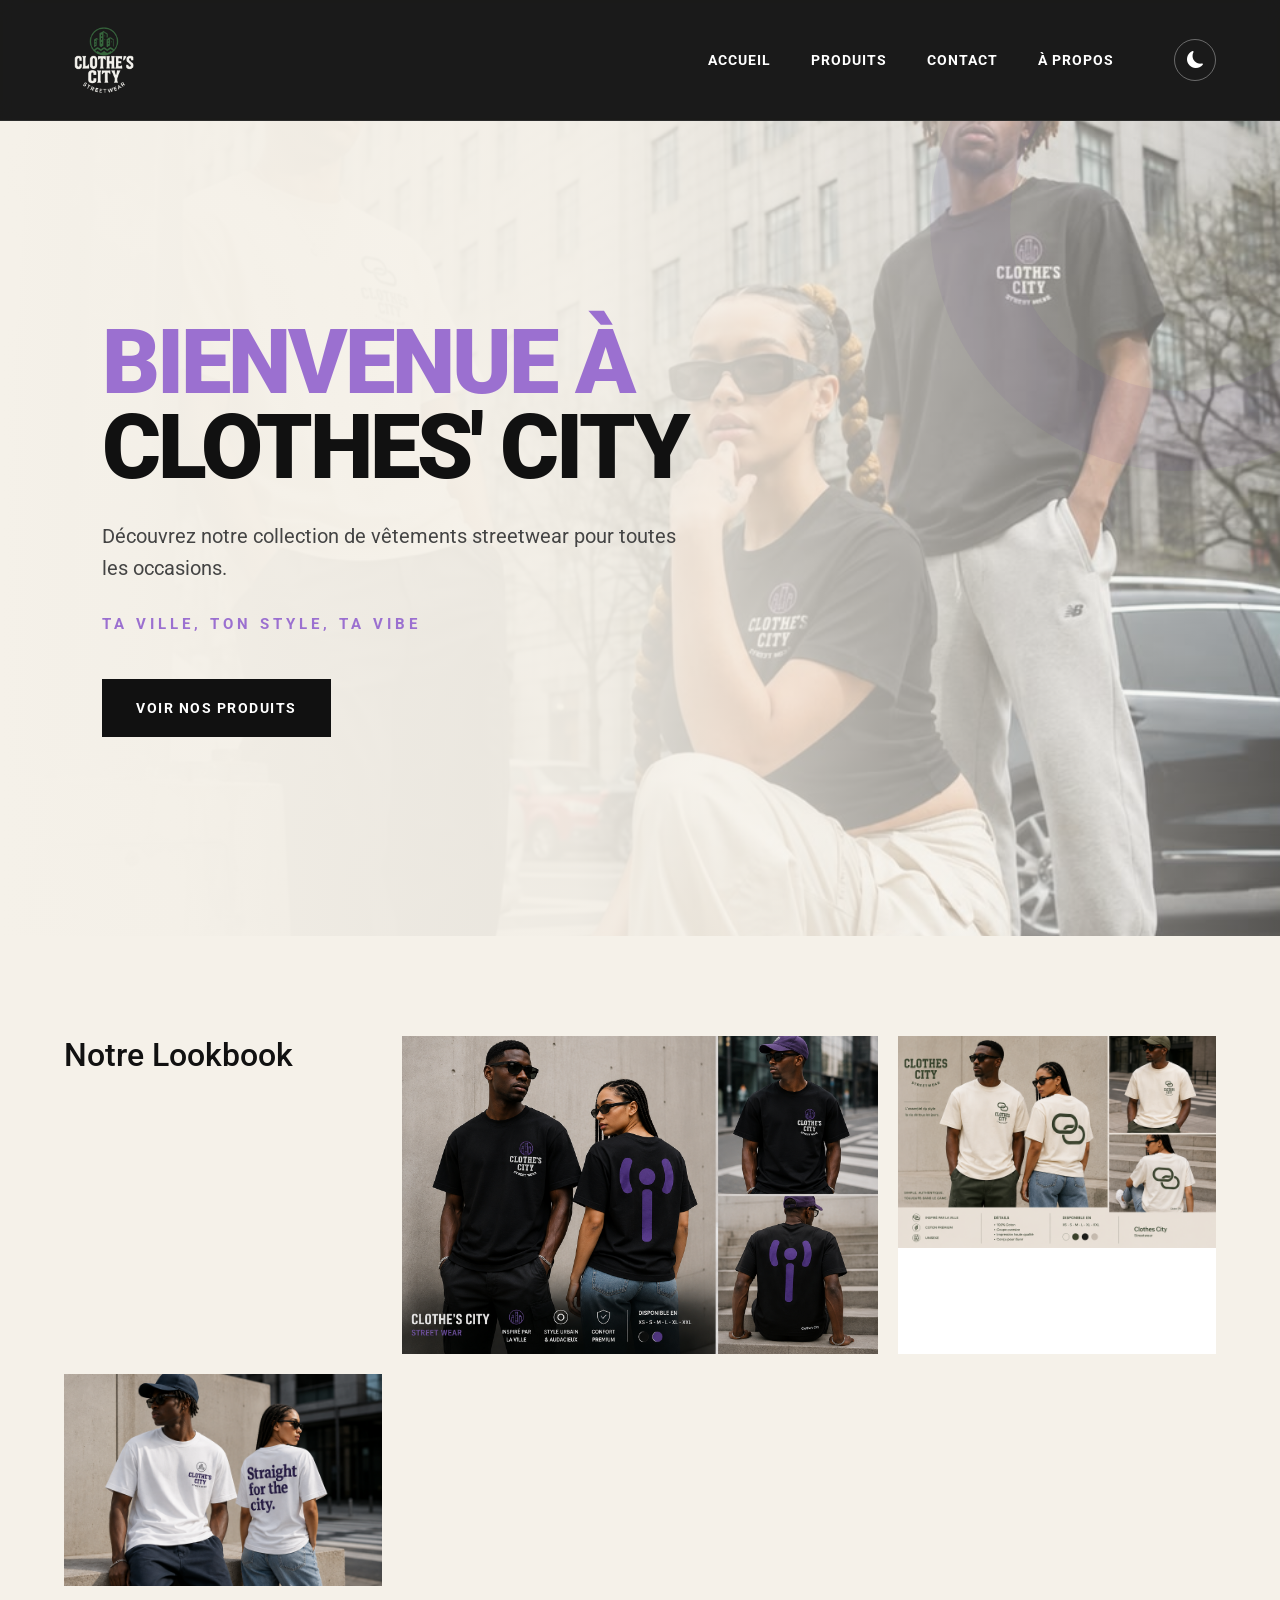
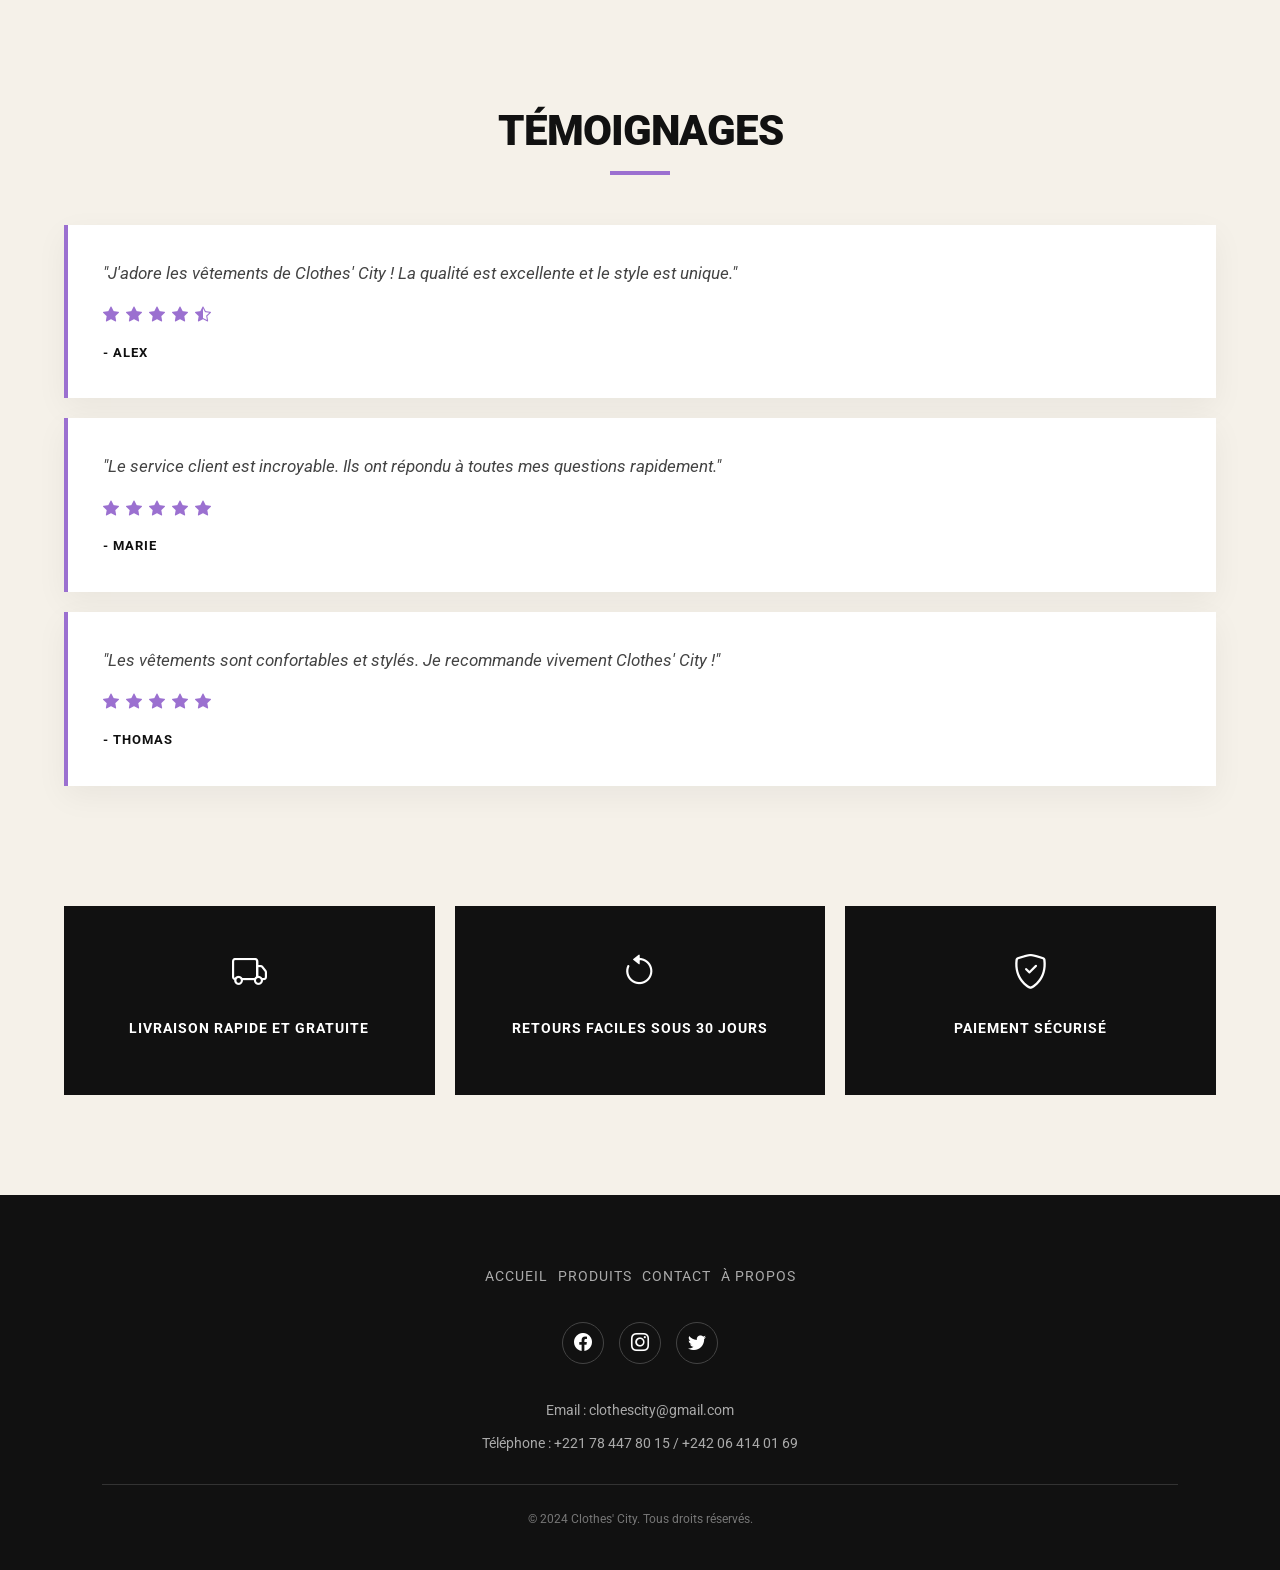
==== commit c57c7834: "2e version du site" ====
--- a/index.html
+++ b/index.html
@@ -1,123 +1,317 @@
 <!DOCTYPE html>
 <html lang="fr">
+
 <head>
     <meta charset="UTF-8">
     <meta name="viewport" content="width=device-width, initial-scale=1.0">
-    <title>Clothes' City</title>
-    <!-- Lien Bootstrap -->
-    <link href="https://cdn.jsdelivr.net/npm/bootstrap@5.3.0-alpha1/dist/css/bootstrap.min.css" rel="stylesheet">
-    <!-- Lien vers le fichier CSS -->
+
+    <title>Clothes' City - Accueil</title>
+
+    <!-- Bootstrap -->
+    <link
+        href="https://cdn.jsdelivr.net/npm/bootstrap@5.3.0-alpha1/dist/css/bootstrap.min.css"
+        rel="stylesheet"
+    >
+
+    <!-- CSS personnalisé -->
     <link rel="stylesheet" href="css/style.css">
-    <!-- Lien vers les icônes Bootstrap -->
-    <link rel="stylesheet" href="https://cdn.jsdelivr.net/npm/bootstrap-icons@1.10.0/font/bootstrap-icons.css">
-    <!-- Lien vers Google Fonts -->
-    <link href="https://fonts.googleapis.com/css2?family=Roboto:wght@400;700&display=swap" rel="stylesheet">
+
+    <!-- Bootstrap Icons -->
+    <link
+        rel="stylesheet"
+        href="https://cdn.jsdelivr.net/npm/bootstrap-icons@1.10.0/font/bootstrap-icons.css"
+    >
+
+    <!-- Google Fonts -->
+    <link
+        href="https://fonts.googleapis.com/css2?family=Roboto:wght@400;700&display=swap"
+        rel="stylesheet"
+    >
 </head>
-<body>
+
+<body id="accueil">
+
+    <!-- ==================== HEADER ==================== -->
     <header>
         <nav>
+
+            <!-- Logo -->
             <div>
-                <img src="images/OG_Logo.png" alt="Logo de Clothes' City">
-            </div>
+                <a href="index.html">
+                    <img
+                        src="images/OG_Logo.png"
+                        alt="Logo de Clothes' City"
+                    >
+                </a>
+            </div>
+
+            <!-- Navigation -->
             <ul>
-                <li><a href="index.html">Accueil</a></li>
-                <li><a href="products.html">Produits</a></li>
-                <li><a href="contacts.html">Contact</a></li>
-                <li><a href="about.html">À propos</a></li>
-                <li>
-                    <button id="theme-toggle" aria-label="Activer le mode sombre">
+                <li>
+                    <a href="index.html">Accueil</a>
+                </li>
+
+                <li>
+                    <a href="products.html">Produits</a>
+                </li>
+
+                <li>
+                    <a href="contacts.html">Contact</a>
+                </li>
+
+                <li>
+                    <a href="about.html">À propos</a>
+                </li>
+
+                <!-- Dark mode -->
+                <li>
+                    <button
+                        id="theme-toggle"
+                        type="button"
+                        aria-label="Activer le mode sombre"
+                    >
                         <i class="bi bi-moon-fill"></i>
                     </button>
                 </li>
             </ul>
+
         </nav>
     </header>
+
+
+    <!-- ==================== HERO ==================== -->
     <section id="hero">
+
         <h1>Bienvenue à Clothes' City</h1>
-        <p>Découvrez notre collection de vêtements streetwear pour toutes les occasions.</p><br>
-        <p>Ta ville, ton style, ta vibe</p>
-        <a href="products.html">Voir nos produits</a>
+
+        <p>
+            Découvrez notre collection de vêtements streetwear
+            pour toutes les occasions.
+        </p>
+
+        <p>
+            Ta ville, ton style, ta vibe
+        </p>
+
+        <a href="products.html">
+            Voir nos produits
+        </a>
+
     </section>
+
+
+    <!-- ==================== LOOKBOOK ==================== -->
     <section id="lookbook">
+
+        <h2>Notre Lookbook</h2>
+
         <div id="tshirt1_container">
             <div id="tshirt1">
-                <img src="images/lookbook2.png" alt="Avant T-Shirt 1">
-            </div>
-        </div>
+                <img
+                    src="images/lookbook2.png"
+                    alt="T-shirt Clothes' City modèle 1"
+                >
+            </div>
+        </div>
+
         <div id="tshirt2_container">
             <div id="tshirt2">
-                <img src="images/ChatGPT Image Aug 13, 2026, 11_15_47 PM.png" alt="Avant T-Shirt 2">
-            </div>
-        </div>
+                <img
+                    src="images/ChatGPT Image Aug 13, 2026, 11_15_47 PM.png"
+                    alt="T-shirt Clothes' City modèle 2"
+                >
+            </div>
+        </div>
+
         <div id="tshirt3_container">
             <div id="tshirt3">
-                <img src="images/lookbook3.png" alt="Avant T-Shirt 3">
-            </div>
-        </div>
+                <img
+                    src="images/lookbook3.png"
+                    alt="T-shirt Clothes' City modèle 3"
+                >
+            </div>
+        </div>
+
     </section>
+
+
+    <!-- ==================== TÉMOIGNAGES ==================== -->
     <section id="temoignages">
+
         <h2>Témoignages</h2>
+
         <div class="temoignage">
-            <p>"J'adore les vêtements de Clothes' City ! La qualité est excellente et le style est unique."</p>
-            <i class="bi bi-star-fill"></i>
-            <i class="bi bi-star-fill"></i>
-            <i class="bi bi-star-fill"></i>
-            <i class="bi bi-star-fill"></i>
-            <i class="bi bi-star-half"></i>
+
+            <p>
+                "J'adore les vêtements de Clothes' City !
+                La qualité est excellente et le style est unique."
+            </p>
+
+            <div class="stars">
+                <i class="bi bi-star-fill"></i>
+                <i class="bi bi-star-fill"></i>
+                <i class="bi bi-star-fill"></i>
+                <i class="bi bi-star-fill"></i>
+                <i class="bi bi-star-half"></i>
+            </div>
+
             <span>- Alex</span>
-        </div>
+
+        </div>
+
+
         <div class="temoignage">
-            <p>"Le service client est incroyable. Ils ont répondu à toutes mes questions rapidement."</p>
-            <i class="bi bi-star-fill"></i>
-            <i class="bi bi-star-fill"></i>
-            <i class="bi bi-star-fill"></i>
-            <i class="bi bi-star-fill"></i>
-            <i class="bi bi-star-fill"></i>
+
+            <p>
+                "Le service client est incroyable.
+                Ils ont répondu à toutes mes questions rapidement."
+            </p>
+
+            <div class="stars">
+                <i class="bi bi-star-fill"></i>
+                <i class="bi bi-star-fill"></i>
+                <i class="bi bi-star-fill"></i>
+                <i class="bi bi-star-fill"></i>
+                <i class="bi bi-star-fill"></i>
+            </div>
+
             <span>- Marie</span>
-        </div>
+
+        </div>
+
+
         <div class="temoignage">
-            <p>"Les vêtements sont confortables et stylés. Je recommande vivement Clothes' City !"</p>
-            <i class="bi bi-star-fill"></i>
-            <i class="bi bi-star-fill"></i>
-            <i class="bi bi-star-fill"></i>
-            <i class="bi bi-star-fill"></i>
-            <i class="bi bi-star-fill"></i>
+
+            <p>
+                "Les vêtements sont confortables et stylés.
+                Je recommande vivement Clothes' City !"
+            </p>
+
+            <div class="stars">
+                <i class="bi bi-star-fill"></i>
+                <i class="bi bi-star-fill"></i>
+                <i class="bi bi-star-fill"></i>
+                <i class="bi bi-star-fill"></i>
+                <i class="bi bi-star-fill"></i>
+            </div>
+
             <span>- Thomas</span>
-        </div>
+
+        </div>
+
     </section>
+
+
+    <!-- ==================== RÉASSURANCES ==================== -->
     <section id="reassurances">
+
         <div class="reassurance">
+
             <i class="bi bi-truck"></i>
-            <p>Livraison rapide et gratuite</p>
-        </div>
+
+            <p>
+                Livraison rapide et gratuite
+            </p>
+
+        </div>
+
+
         <div class="reassurance">
+
             <i class="bi bi-arrow-counterclockwise"></i>
-            <p>Retours faciles sous 30 jours</p>
-        </div>
+
+            <p>
+                Retours faciles sous 30 jours
+            </p>
+
+        </div>
+
+
         <div class="reassurance">
+
             <i class="bi bi-shield-check"></i>
-            <p>Paiement sécurisé</p>
-        </div>
+
+            <p>
+                Paiement sécurisé
+            </p>
+
+        </div>
+
     </section>
+
+
+    <!-- ==================== FOOTER ==================== -->
     <footer>
+
         <div class="footer-links">
-            <a href="#hero">Accueil</a>
-            <a href="#products">Produits</a>
-            <a href="#contact">Contact</a>
-            <a href="#about">À propos</a>
-        </div>
+
+            <a href="index.html">
+                Accueil
+            </a>
+
+            <a href="products.html">
+                Produits
+            </a>
+
+            <a href="contacts.html">
+                Contact
+            </a>
+
+            <a href="about.html">
+                À propos
+            </a>
+
+        </div>
+
+
         <div class="footer-social">
-            <a href="#"><i class="bi bi-facebook"></i></a>
-            <a href="#"><i class="bi bi-instagram"></i></a>
-            <a href="#"><i class="bi bi-twitter"></i></a>
-        </div>
+
+            <a href="#" aria-label="Facebook">
+                <i class="bi bi-facebook"></i>
+            </a>
+
+            <a href="#" aria-label="Instagram">
+                <i class="bi bi-instagram"></i>
+            </a>
+
+            <a href="#" aria-label="Twitter">
+                <i class="bi bi-twitter"></i>
+            </a>
+
+        </div>
+
+
         <div class="footer-contact">
-            <p>Email: clothescity@gmail.com</p>
-            <p>Téléphone: +221 78 447 80 15/ +242 06 414 01 69</p>
-        </div>
-        <p>&copy; 2024 Clothes' City. Tous droits réservés.</p>
+
+            <p>
+                Email : clothescity@gmail.com
+            </p>
+
+            <p>
+                Téléphone :
+                +221 78 447 80 15 /
+                +242 06 414 01 69
+            </p>
+
+        </div>
+
+
+        <p>
+            &copy; 2024 Clothes' City.
+            Tous droits réservés.
+        </p>
+
     </footer>
-    <script src="https://cdn.jsdelivr.net/npm/bootstrap@5.3.0-alpha1/dist/js/bootstrap.bundle.min.js"></script>
+
+
+    <!-- Bootstrap JS -->
+    <script
+        src="https://cdn.jsdelivr.net/npm/bootstrap@5.3.0-alpha1/dist/js/bootstrap.bundle.min.js">
+    </script>
+
+    <!-- JavaScript du projet -->
     <script src="js/main.js"></script>
+
 </body>
+
 </html>
--- a/css/style.css
+++ b/css/style.css
@@ -1677,6 +1677,61 @@
 /* =========================================================
    FORMULAIRE
 ========================================================= */
+form {
+    width: 500px;
+    padding: 20px;
+    margin-left: 25em;
+    margin-top: 4em;
+    margin-bottom: 4em;
+    border: 1px solid #ccc;
+    border-radius: 20px;
+    background-color: var(--purple-light);
+}
+form div{
+    display: flex;
+    justify-content: space-between;
+    gap: 20px;
+}
+label {
+    display: block;
+    margin-bottom: 5px;
+    font-weight: bold;
+    color: white;
+}
+form button {
+    width: 7em;
+    padding: 20px;
+    background-color: var(--purple);
+    color: white;
+    border: none;
+    border-radius: 12px;
+    cursor: pointer;
+    transition: 0.3s ease;
+    margin-left: 5em;
+}
+form button:hover {
+    background-color: #5b3b8f;
+    transform: translateY(-2px);
+}
+form div, form button {
+    margin-bottom: 20px;
+    margin-top: 10px;
+    margin-left: 2em;
+    margin-right: 2em;
+}
+form div input, form div textarea, form div select {
+    padding: 10px;
+    border: 1px solid #ccc;
+    border-radius: 4px;
+    box-sizing: border-box;
+    transition: 0.3s ease;
+}
+form div input:focus, form div textarea:focus, form div select:focus {
+    border-color: #5b3b8f;
+    outline: none;
+    box-shadow: 0 0 0 3px rgba(91,59,143,0.08);
+}
+
 
 .contact-form-container {
     background: white;
@@ -2637,17 +2692,115 @@
 
     transform: rotate(15deg);
 }
-
-
-/* =========================================================
-   DARK MODE GLOBAL
+/* =========================================================
+   DARK MODE — CLOTHES' CITY
+   VERSION CORRIGÉE
+========================================================= */
+
+
+/* =========================================================
+   VARIABLES DARK MODE
+========================================================= */
+
+:root {
+    --dark-bg: #0b0b0d;
+    --dark-surface: #141416;
+    --dark-surface-2: #1b1b1f;
+
+    --dark-text: #f5f5f5;
+    --dark-text-secondary: #a5a5aa;
+
+    --dark-border: #2b2b30;
+
+    --dark-purple: #9b70d0;
+    --dark-purple-dark: #5b3b8f;
+}
+
+
+/* =========================================================
+   TRANSITIONS
+========================================================= */
+
+body,
+header,
+nav,
+section,
+main,
+footer,
+article,
+div,
+.product-card,
+.value-card,
+.temoignage,
+.reassurance,
+.contact-form-container,
+.form-group input,
+.form-group select,
+.form-group textarea {
+    transition:
+        background-color 0.35s ease,
+        color 0.35s ease,
+        border-color 0.35s ease,
+        box-shadow 0.35s ease;
+}
+
+
+/* =========================================================
+   BOUTON DARK MODE
+========================================================= */
+
+#theme-toggle {
+    width: 42px;
+    height: 42px;
+
+    display: flex;
+    align-items: center;
+    justify-content: center;
+
+    margin-left: 20px;
+
+    border: 1px solid rgba(255,255,255,0.35);
+    border-radius: 50%;
+
+    background: transparent;
+    color: white;
+
+    font-size: 17px;
+
+    cursor: pointer;
+
+    transition: all 0.3s ease;
+}
+
+#theme-toggle:hover {
+    background: var(--dark-purple);
+    border-color: var(--dark-purple);
+
+    transform: rotate(15deg);
+}
+
+
+/* =========================================================
+   BODY — DARK MODE
 ========================================================= */
 
 body.dark-mode {
-
-    background: var(--bg-dark);
-
-    color: var(--text-dark);
+    background-color: var(--dark-bg);
+    color: var(--dark-text);
+}
+
+
+/* =========================================================
+   IMPORTANT :
+   TES PAGES UTILISENT #products-page, #contact-page,
+   #about-page DIRECTEMENT SUR LE BODY.
+========================================================= */
+
+body.dark-mode#products-page,
+body.dark-mode#contact-page,
+body.dark-mode#about-page {
+    background-color: var(--dark-bg);
+    color: var(--dark-text);
 }
 
 
@@ -2656,228 +2809,348 @@
 ========================================================= */
 
 body.dark-mode header {
-
-    background: #080809;
+    background: #050506;
+    border-bottom-color: #222228;
 }
 
 body.dark-mode nav {
-
-    background: #080809;
-}
-
-body.dark-mode nav a {
-
+    background: transparent;
+}
+
+body.dark-mode nav ul li a {
     color: #eeeeee;
 }
 
-body.dark-mode nav a:hover,
-body.dark-mode nav a.active {
-
-    color: var(--purple);
-}
-
-
-/* =========================================================
-   BOUTON THEME EN DARK MODE
+body.dark-mode nav ul li a:hover {
+    color: var(--dark-purple);
+}
+
+body.dark-mode nav ul li a::after {
+    background: var(--dark-purple);
+}
+
+
+/* =========================================================
+   BOUTON THEME
 ========================================================= */
 
 body.dark-mode #theme-toggle {
-
+    background: #111113;
     border-color: #44444b;
-
-    color: #f5f5f5;
+    color: #ffffff;
 }
 
 body.dark-mode #theme-toggle:hover {
-
-    background: var(--purple);
-
-    border-color: var(--purple);
-}
-
-
-/* =========================================================
-   SECTIONS
-========================================================= */
-
-body.dark-mode #about-intro,
-body.dark-mode #contact-content,
-body.dark-mode #values,
-body.dark-mode #map-section {
-
-    color: var(--text-dark);
-}
-
-
-/* =========================================================
-   TEXTES SECONDAIRES
+    background: var(--dark-purple);
+    border-color: var(--dark-purple);
+}
+
+
+/* =========================================================
+   TEXTES GENERAUX
 ========================================================= */
 
 body.dark-mode p {
-
-    color: var(--text-secondary-dark);
-}
-
-
-/* =========================================================
-   ABOUT
-========================================================= */
-
-body.dark-mode #about-page {
-
-    background: var(--bg-dark);
-}
-
-body.dark-mode .about-intro-content h2 {
-
-    color: var(--text-dark);
-}
-
-body.dark-mode .about-intro-content h2 span {
-
-    color: var(--purple);
-}
-
-body.dark-mode .story-content {
-
-    background: #111113;
-
-    color: var(--text-dark);
-}
-
-body.dark-mode .story-content p {
-
-    color: #aaaaaf;
-}
-
-body.dark-mode .story-content h2 {
-
+    color: var(--dark-text-secondary);
+}
+
+body.dark-mode h1,
+body.dark-mode h2,
+body.dark-mode h3,
+body.dark-mode h4,
+body.dark-mode h5,
+body.dark-mode h6 {
+    color: var(--dark-text);
+}
+
+
+/* =========================================================
+   PAGE PRODUITS
+========================================================= */
+
+/* Toute la zone principale */
+
+body.dark-mode#products-page {
+    background-color: var(--dark-bg);
+}
+
+
+/* =========================================================
+   COLLECTION
+========================================================= */
+
+body.dark-mode #collection {
+    background-color: var(--dark-bg);
+    color: var(--dark-text);
+}
+
+
+/* petit titre COLLECTION */
+
+body.dark-mode #collection .section-heading > span {
+    color: var(--dark-purple);
+}
+
+
+/* NOS ESSENTIELS */
+
+body.dark-mode #collection .section-heading h2 {
     color: #ffffff;
 }
 
-body.dark-mode .mission-content p {
-
+
+/* description */
+
+body.dark-mode #collection .section-heading p {
+    color: #a5a5aa;
+}
+
+
+/* =========================================================
+   GRILLE PRODUITS
+========================================================= */
+
+body.dark-mode .products-grid {
+    background: transparent;
+}
+
+
+/* =========================================================
+   CARTES PRODUITS
+========================================================= */
+
+body.dark-mode .product-card {
+    background: var(--dark-surface);
+    color: var(--dark-text);
+
+    box-shadow: none;
+}
+
+body.dark-mode .product-card:hover {
+    background: var(--dark-surface-2);
+
+    box-shadow:
+        0 20px 50px rgba(0,0,0,0.45);
+}
+
+
+/* =========================================================
+   IMAGE PRODUIT
+========================================================= */
+
+body.dark-mode .product-image {
+    background: #202025;
+}
+
+
+/* =========================================================
+   INFORMATIONS PRODUIT
+========================================================= */
+
+body.dark-mode .product-info {
+    background: var(--dark-surface);
+    color: var(--dark-text);
+}
+
+body.dark-mode .product-category {
+    color: #99999f;
+}
+
+body.dark-mode .product-info h3 {
+    color: #ffffff;
+}
+
+body.dark-mode .product-info p {
+    color: #99999f;
+}
+
+
+/* prix */
+
+body.dark-mode .product-bottom strong {
+    color: #ffffff;
+}
+
+
+/* bouton produit */
+
+body.dark-mode .product-button {
+    background: #ffffff;
+    color: #111111;
+}
+
+body.dark-mode .product-button:hover {
+    background: var(--dark-purple);
+    color: #ffffff;
+}
+
+
+/* =========================================================
+   BADGE PRODUIT
+========================================================= */
+
+body.dark-mode .product-badge {
+    background: var(--dark-purple);
+    color: #ffffff;
+}
+
+
+/* =========================================================
+   QUICK VIEW
+========================================================= */
+
+body.dark-mode .product-overlay {
+    background:
+        linear-gradient(
+            transparent,
+            rgba(0,0,0,0.9)
+        );
+}
+
+body.dark-mode .quick-view {
+    border-color: #ffffff;
+    color: #ffffff;
+}
+
+body.dark-mode .quick-view:hover {
+    background: #ffffff;
+    color: #111111;
+}
+
+
+/* =========================================================
+   COLLECTION BANNER
+========================================================= */
+
+body.dark-mode #collection-banner {
+    background-color: #080809;
+}
+
+body.dark-mode #collection-banner span {
+    color: var(--dark-purple);
+}
+
+body.dark-mode #collection-banner h2 {
+    color: #ffffff;
+}
+
+body.dark-mode #collection-banner p {
+    color: #cccccc;
+}
+
+
+/* bouton clair */
+
+body.dark-mode .btn-light {
+    background: #ffffff;
+    color: #111111;
+}
+
+body.dark-mode .btn-light:hover {
+    background: var(--dark-purple);
+    color: #ffffff;
+}
+
+
+/* =========================================================
+   PAGE CONTACT
+========================================================= */
+
+body.dark-mode#contact-page {
+    background-color: var(--dark-bg);
+}
+
+
+/* contenu contact */
+
+body.dark-mode #contact-content {
+    color: var(--dark-text);
+}
+
+body.dark-mode .contact-info h2 {
+    color: #ffffff;
+}
+
+body.dark-mode .contact-intro {
+    color: #99999f;
+}
+
+
+/* éléments contact */
+
+body.dark-mode .contact-item span {
+    color: #88888f;
+}
+
+body.dark-mode .contact-item p {
+    color: #eeeeee;
+}
+
+body.dark-mode .contact-icon {
+    background: #ffffff;
+    color: #111111;
+}
+
+
+/* réseaux */
+
+body.dark-mode .contact-social {
+    border-color: var(--dark-border);
+}
+
+body.dark-mode .contact-social > span {
+    color: #88888f;
+}
+
+body.dark-mode .contact-social a {
+    border-color: #3a3a40;
+    color: #eeeeee;
+}
+
+body.dark-mode .contact-social a:hover {
+    background: var(--dark-purple);
+    border-color: var(--dark-purple);
+    color: #ffffff;
+}
+
+
+/* =========================================================
+   FORMULAIRE CONTACT
+========================================================= */
+
+body.dark-mode .contact-form-container {
+    background: var(--dark-surface);
+
+    box-shadow:
+        0 20px 60px rgba(0,0,0,0.45);
+}
+
+body.dark-mode .form-header h2 {
+    color: #ffffff;
+}
+
+body.dark-mode .form-header p {
+    color: #99999f;
+}
+
+body.dark-mode .form-header > span {
+    color: var(--dark-purple);
+}
+
+
+/* labels */
+
+body.dark-mode .form-group label {
     color: #dddddd;
 }
 
 
-/* =========================================================
-   CARTES DES VALEURS
-========================================================= */
-
-body.dark-mode .value-card {
-
-    background: var(--surface-dark);
-
-    border-bottom-color: #333338;
-
-    color: var(--text-dark);
-
-    box-shadow: none;
-}
-
-body.dark-mode .value-card:hover {
-
-    border-bottom-color: var(--purple);
-
-    box-shadow:
-        0 20px 50px rgba(0,0,0,0.35);
-}
-
-body.dark-mode .value-card h3 {
-
-    color: #ffffff;
-}
-
-body.dark-mode .value-card p {
-
-    color: #99999f;
-}
-
-body.dark-mode .value-number {
-
-    color: #29292f;
-}
-
-
-/* =========================================================
-   CONTACT
-========================================================= */
-
-body.dark-mode #contact-page {
-
-    background: var(--bg-dark);
-}
-
-body.dark-mode .contact-info h2 {
-
-    color: #ffffff;
-}
-
-body.dark-mode .contact-item p {
-
-    color: #eeeeee;
-}
-
-body.dark-mode .contact-item span {
-
-    color: #88888f;
-}
-
-body.dark-mode .contact-social {
-
-    border-color: var(--border-dark);
-}
-
-body.dark-mode .contact-social a {
-
-    border-color: #3a3a40;
-
-    color: #eeeeee;
-}
-
-body.dark-mode .contact-social a:hover {
-
-    background: var(--purple-dark);
-
-    border-color: var(--purple-dark);
-
-    color: white;
-}
-
-
-/* =========================================================
-   FORMULAIRE CONTACT
-========================================================= */
-
-body.dark-mode .contact-form-container {
-
-    background: var(--surface-dark);
-
-    box-shadow:
-        0 20px 60px rgba(0,0,0,0.35);
-}
-
-body.dark-mode .form-header h2 {
-
-    color: #ffffff;
-}
-
-body.dark-mode .form-header p {
-
-    color: #99999f;
-}
-
-body.dark-mode .form-group label {
-
-    color: #dddddd;
-}
+/* champs */
 
 body.dark-mode .form-group input,
 body.dark-mode .form-group select,
 body.dark-mode .form-group textarea {
-
-    background: #1b1b1f;
+    background: var(--dark-surface-2);
 
     border-color: #333338;
 
@@ -2886,173 +3159,317 @@
 
 body.dark-mode .form-group input::placeholder,
 body.dark-mode .form-group textarea::placeholder {
-
     color: #77777d;
 }
+
+
+/* focus */
 
 body.dark-mode .form-group input:focus,
 body.dark-mode .form-group select:focus,
 body.dark-mode .form-group textarea:focus {
-
-    border-color: var(--purple);
-
     background: #202025;
 
+    border-color: var(--dark-purple);
+
+    color: #ffffff;
+
     box-shadow:
-        0 0 0 3px rgba(155,112,208,0.12);
-}
-
-
-/* =========================================================
-   PRODUITS
-========================================================= */
-
-body.dark-mode #products-page {
-
-    background: var(--bg-dark);
-}
-
-body.dark-mode .product {
-
-    background: var(--surface-dark);
-
-    color: white;
-
-    border-color: var(--border-dark);
+        0 0 0 3px rgba(155,112,208,0.15);
+}
+
+
+/* bouton envoyer */
+
+body.dark-mode .contact-submit {
+    background: #ffffff;
+    color: #111111;
+}
+
+body.dark-mode .contact-submit:hover {
+    background: var(--dark-purple);
+    color: #ffffff;
+}
+
+
+/* =========================================================
+   MAP
+========================================================= */
+
+body.dark-mode #map-section {
+    color: #ffffff;
+}
+
+body.dark-mode .map-heading > span {
+    color: var(--dark-purple);
+}
+
+body.dark-mode .map-heading h2 {
+    color: #ffffff;
+}
+
+body.dark-mode .map-heading p {
+    color: #99999f;
+}
+
+body.dark-mode #map-container {
+    background: #18181b;
+}
+
+
+/* =========================================================
+   PAGE À PROPOS
+========================================================= */
+
+body.dark-mode#about-page {
+    background-color: var(--dark-bg);
+}
+
+
+/* INTRO */
+
+body.dark-mode #about-intro {
+    color: #ffffff;
+}
+
+body.dark-mode .about-intro-content h2 {
+    color: #ffffff;
+}
+
+body.dark-mode .about-intro-content h2 span {
+    color: var(--dark-purple);
+}
+
+body.dark-mode .about-intro-content p {
+    color: #99999f;
+}
+
+
+/* =========================================================
+   STORY
+========================================================= */
+
+body.dark-mode .story-content {
+    background: #111113;
+    color: #ffffff;
+}
+
+body.dark-mode .story-content h2 {
+    color: #ffffff;
+}
+
+body.dark-mode .story-content h2 span {
+    color: var(--dark-purple);
+}
+
+body.dark-mode .story-content p {
+    color: #aaaaaf;
+}
+
+
+/* =========================================================
+   MISSION
+========================================================= */
+
+body.dark-mode #mission {
+    color: #ffffff;
+}
+
+body.dark-mode .mission-content h2 {
+    color: #ffffff;
+}
+
+body.dark-mode .mission-content h2 span {
+    color: #d8c2f0;
+}
+
+body.dark-mode .mission-content p {
+    color: #dddddd;
+}
+
+
+/* =========================================================
+   VALEURS
+========================================================= */
+
+body.dark-mode #values {
+    color: #ffffff;
+}
+
+body.dark-mode .value-card {
+    background: var(--dark-surface);
+
+    color: #ffffff;
+
+    border-bottom-color: #333338;
 
     box-shadow: none;
 }
 
-body.dark-mode .product h2 {
-
+body.dark-mode .value-card:hover {
+    background: var(--dark-surface-2);
+
+    border-bottom-color: var(--dark-purple);
+
+    box-shadow:
+        0 20px 50px rgba(0,0,0,0.4);
+}
+
+body.dark-mode .value-card h3 {
     color: #ffffff;
 }
 
-body.dark-mode .product p {
-
+body.dark-mode .value-card p {
     color: #99999f;
 }
 
+body.dark-mode .value-number {
+    color: #29292f;
+}
+
+body.dark-mode .value-card > i {
+    background: #ffffff;
+    color: #111111;
+}
+
+
+/* =========================================================
+   TEMOIGNAGES
+========================================================= */
+
+body.dark-mode #temoignages {
+    background: var(--dark-bg);
+    color: #ffffff;
+}
+
+body.dark-mode #temoignages h2 {
+    color: #ffffff;
+}
+
+body.dark-mode .temoignage {
+    background: var(--dark-surface);
+
+    color: #ffffff;
+
+    border-left-color: var(--dark-purple);
+
+    box-shadow: none;
+}
+
+body.dark-mode .temoignage:hover {
+    background: var(--dark-surface-2);
+
+    box-shadow:
+        0 15px 35px rgba(0,0,0,0.4);
+}
+
+body.dark-mode .temoignage p {
+    color: #dddddd;
+}
+
+body.dark-mode .temoignage span {
+    color: #eeeeee;
+}
+
+body.dark-mode .temoignage i {
+    color: var(--dark-purple);
+}
+
+
+/* =========================================================
+   REASSURANCES
+========================================================= */
+
+body.dark-mode #reassurances {
+    background: var(--dark-bg);
+}
+
+body.dark-mode .reassurance {
+    background: var(--dark-surface);
+    color: #ffffff;
+}
+
+body.dark-mode .reassurance:hover {
+    background: var(--dark-purple-dark);
+}
+
+body.dark-mode .reassurance p {
+    color: #dddddd;
+}
+
 
 /* =========================================================
    LOOKBOOK
 ========================================================= */
 
 body.dark-mode #lookbook {
-
-    background: #080809;
-}
-
-
-/* =========================================================
-   TÉMOIGNAGES
-========================================================= */
-
-body.dark-mode #temoignages {
-
-    background: #0f0f11;
-
-    color: white;
-}
-
-body.dark-mode .temoignage {
-
-    background: var(--surface-dark);
-
-    border-color: var(--border-dark);
-}
-
-body.dark-mode .temoignage p {
-
-    color: #dddddd;
-}
-
-
-/* =========================================================
-   RÉASSURANCES
-========================================================= */
-
-body.dark-mode #reassurances {
-
-    background: #141416;
-}
-
-body.dark-mode .reassurance {
-
-    color: white;
-}
-
-body.dark-mode .reassurance p {
-
+    background: var(--dark-bg);
+}
+
+
+/* =========================================================
+   MANIFESTE
+========================================================= */
+
+body.dark-mode #manifesto {
+    color: #ffffff;
+}
+
+body.dark-mode #manifesto h2 {
+    color: #ffffff;
+}
+
+body.dark-mode #manifesto p {
     color: #aaaaaf;
 }
 
 
 /* =========================================================
-   MAP
-========================================================= */
-
-body.dark-mode .map-heading h2 {
-
-    color: white;
-}
-
-body.dark-mode .map-heading p {
-
-    color: #99999f;
-}
-
-body.dark-mode #map-container {
-
-    background: #18181b;
-}
-
-
-/* =========================================================
    FOOTER
 ========================================================= */
 
 body.dark-mode footer {
-
     background: #050506;
-
-    color: white;
+    color: #ffffff;
+}
+
+body.dark-mode footer h4 {
+    color: #ffffff;
 }
 
 body.dark-mode footer p {
-
     color: #88888f;
 }
 
 body.dark-mode footer a {
-
     color: #cccccc;
 }
 
 body.dark-mode footer a:hover {
-
-    color: var(--purple);
+    color: var(--dark-purple);
 }
 
 body.dark-mode .footer-bottom {
-
     border-color: #242429;
 }
 
-
-/* =========================================================
-   MOBILE
+body.dark-mode .footer-bottom p {
+    color: #66666d;
+}
+
+
+/* =========================================================
+   RESPONSIVE
 ========================================================= */
 
 @media (max-width: 768px) {
 
     #theme-toggle {
-
-        margin-left: 10px;
-
         width: 38px;
         height: 38px;
 
+        margin-left: 10px;
+
         font-size: 15px;
     }
 
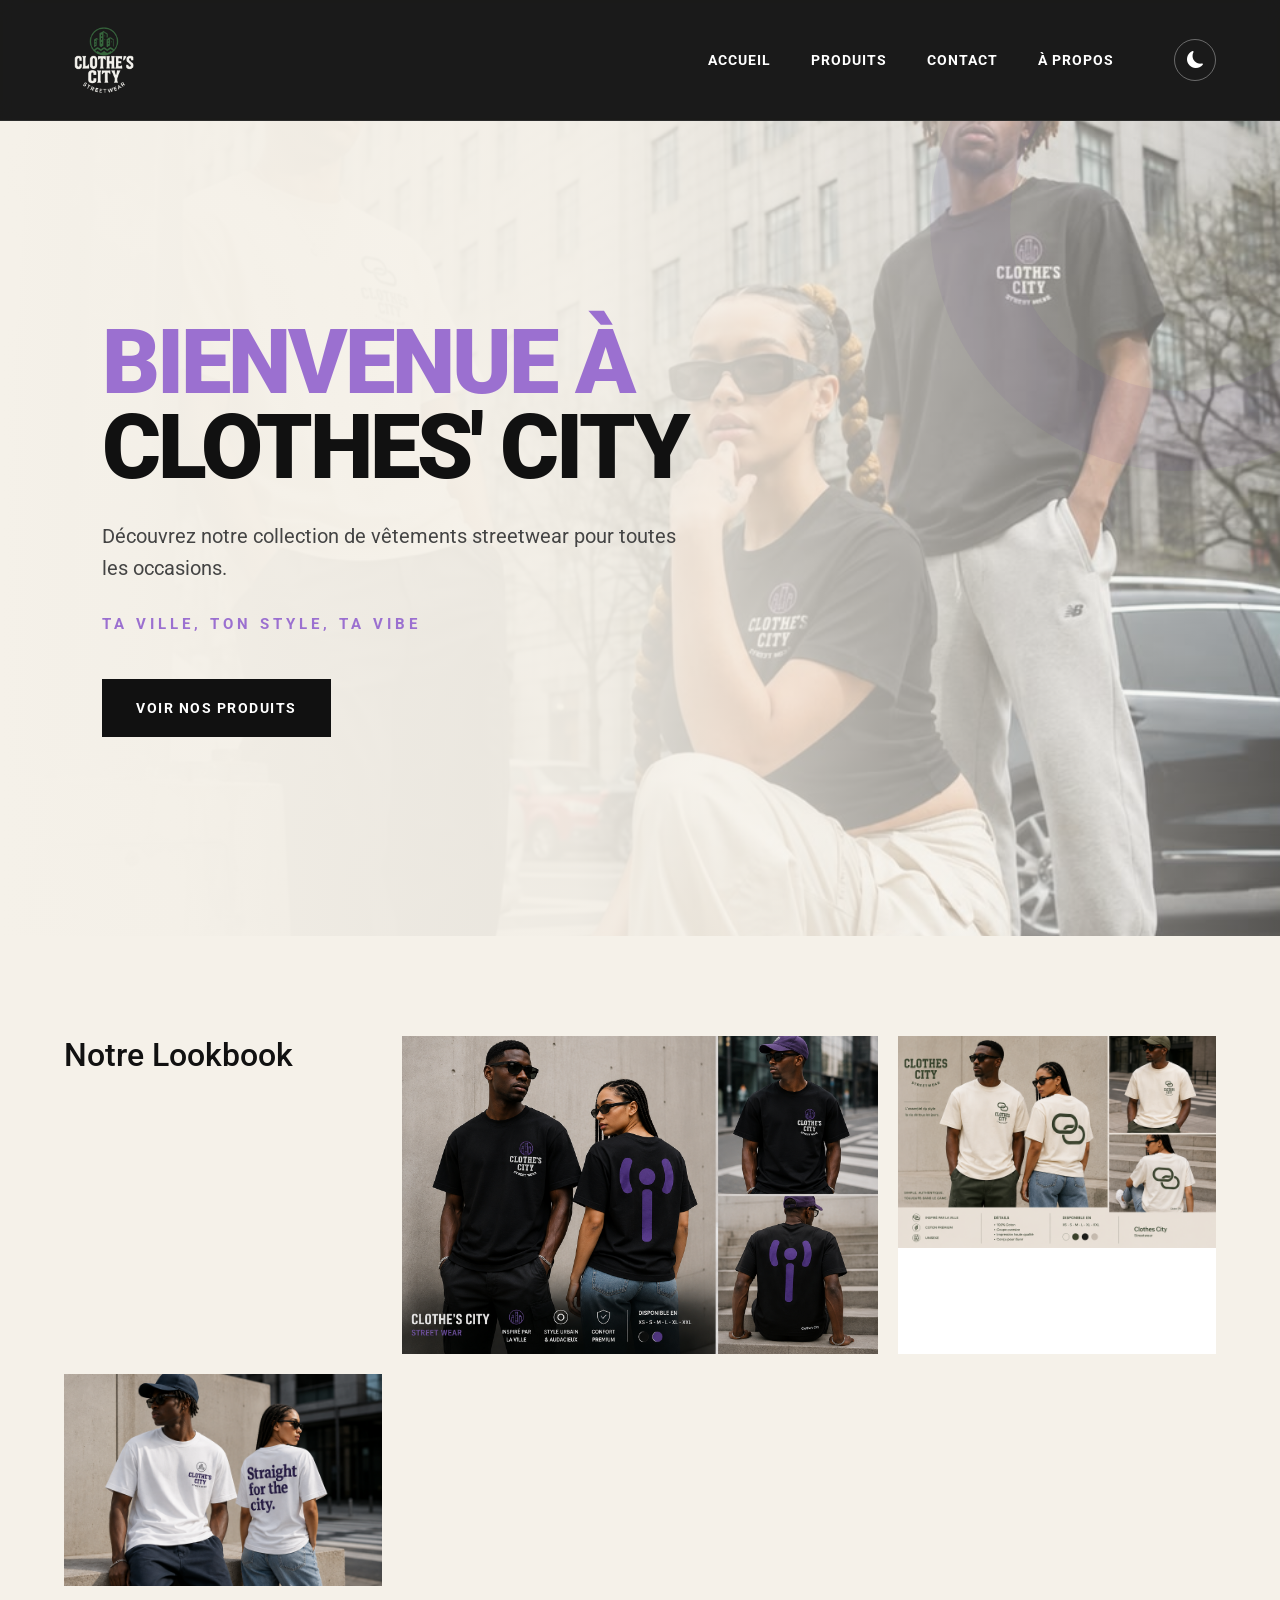
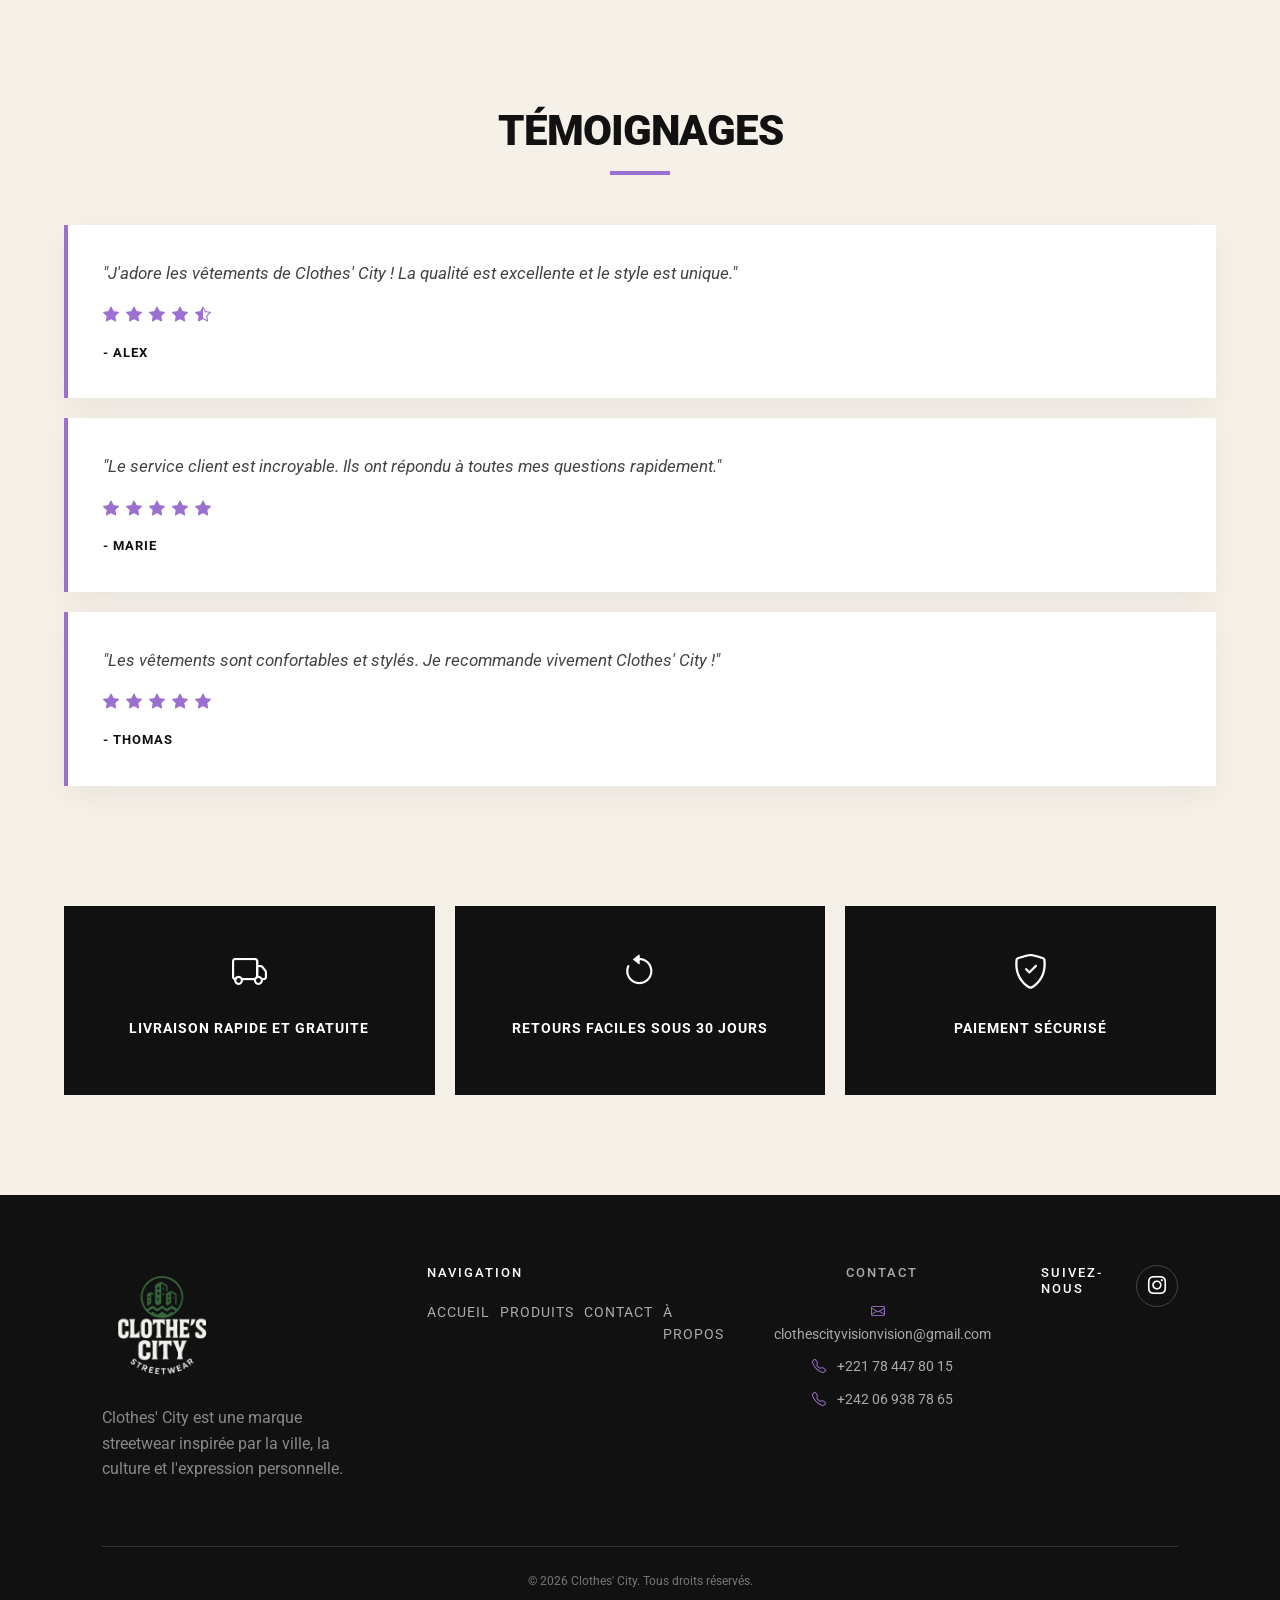
==== commit e53e8760: "3e version du site" ====
--- a/index.html
+++ b/index.html
@@ -239,65 +239,115 @@
 
     </section>
 
-
-    <!-- ==================== FOOTER ==================== -->
+    <!-- =====================================================
+         FOOTER
+    ====================================================== -->
+
     <footer>
 
-        <div class="footer-links">
-
-            <a href="index.html">
-                Accueil
-            </a>
-
-            <a href="products.html">
-                Produits
-            </a>
-
-            <a href="contacts.html">
-                Contact
-            </a>
-
-            <a href="about.html">
-                À propos
-            </a>
-
-        </div>
-
-
-        <div class="footer-social">
-
-            <a href="#" aria-label="Facebook">
-                <i class="bi bi-facebook"></i>
-            </a>
-
-            <a href="#" aria-label="Instagram">
-                <i class="bi bi-instagram"></i>
-            </a>
-
-            <a href="#" aria-label="Twitter">
-                <i class="bi bi-twitter"></i>
-            </a>
-
-        </div>
-
-
-        <div class="footer-contact">
-
-            <p>
-                Email : clothescity@gmail.com
-            </p>
-
-            <p>
-                Téléphone :
-                +221 78 447 80 15 /
-                +242 06 414 01 69
-            </p>
-
-        </div>
-
-
-        <p>
-            &copy; 2024 Clothes' City.
+        <div class="footer-content">
+
+
+            <!-- BRAND -->
+
+            <div class="footer-brand">
+
+                <img
+                    src="images/OG_Logo.png"
+                    alt="Logo Clothes' City"
+                >
+
+                <p>
+                    Clothes' City est une marque streetwear
+                    inspirée par la ville, la culture et
+                    l'expression personnelle.
+                </p>
+
+            </div>
+
+
+            <!-- NAVIGATION -->
+
+            <div>
+
+                <h4>
+                    Navigation
+                </h4>
+
+                <div class="footer-links">
+
+                    <a href="index.html">
+                        Accueil
+                    </a>
+
+                    <a href="products.html">
+                        Produits
+                    </a>
+
+                    <a href="contacts.html">
+                        Contact
+                    </a>
+
+                    <a href="about.html">
+                        À propos
+                    </a>
+
+                </div>
+
+            </div>
+
+
+            <!-- CONTACT -->
+
+            <div class="footer-contact">
+
+                <h4>
+                    Contact
+                </h4>
+
+                <p>
+                    <i class="bi bi-envelope"></i>
+                    clothescityvisionvision@gmail.com
+                </p>
+
+                <p>
+                    <i class="bi bi-telephone"></i>
+                    +221 78 447 80 15
+                </p>
+
+                <p>
+                    <i class="bi bi-telephone"></i>
+                    +242 06 938 78 65
+                </p>
+
+            </div>
+
+
+            <!-- RÉSEAUX -->
+
+            <div class="footer-social">
+
+                <h4>
+                    Suivez-nous
+                </h4>
+
+                <div>
+
+
+                    <a href="https://www.instagram.com/clothes_cityvision/" aria-label="Instagram" target="_blank">
+                        <i class="bi bi-instagram"></i>
+                    </a>
+
+
+                </div>
+
+            </div>
+
+        </div>
+
+
+        <p class="text-center mt-5 mb-0">
+            &copy; 2026 Clothes' City.
             Tous droits réservés.
         </p>
 
